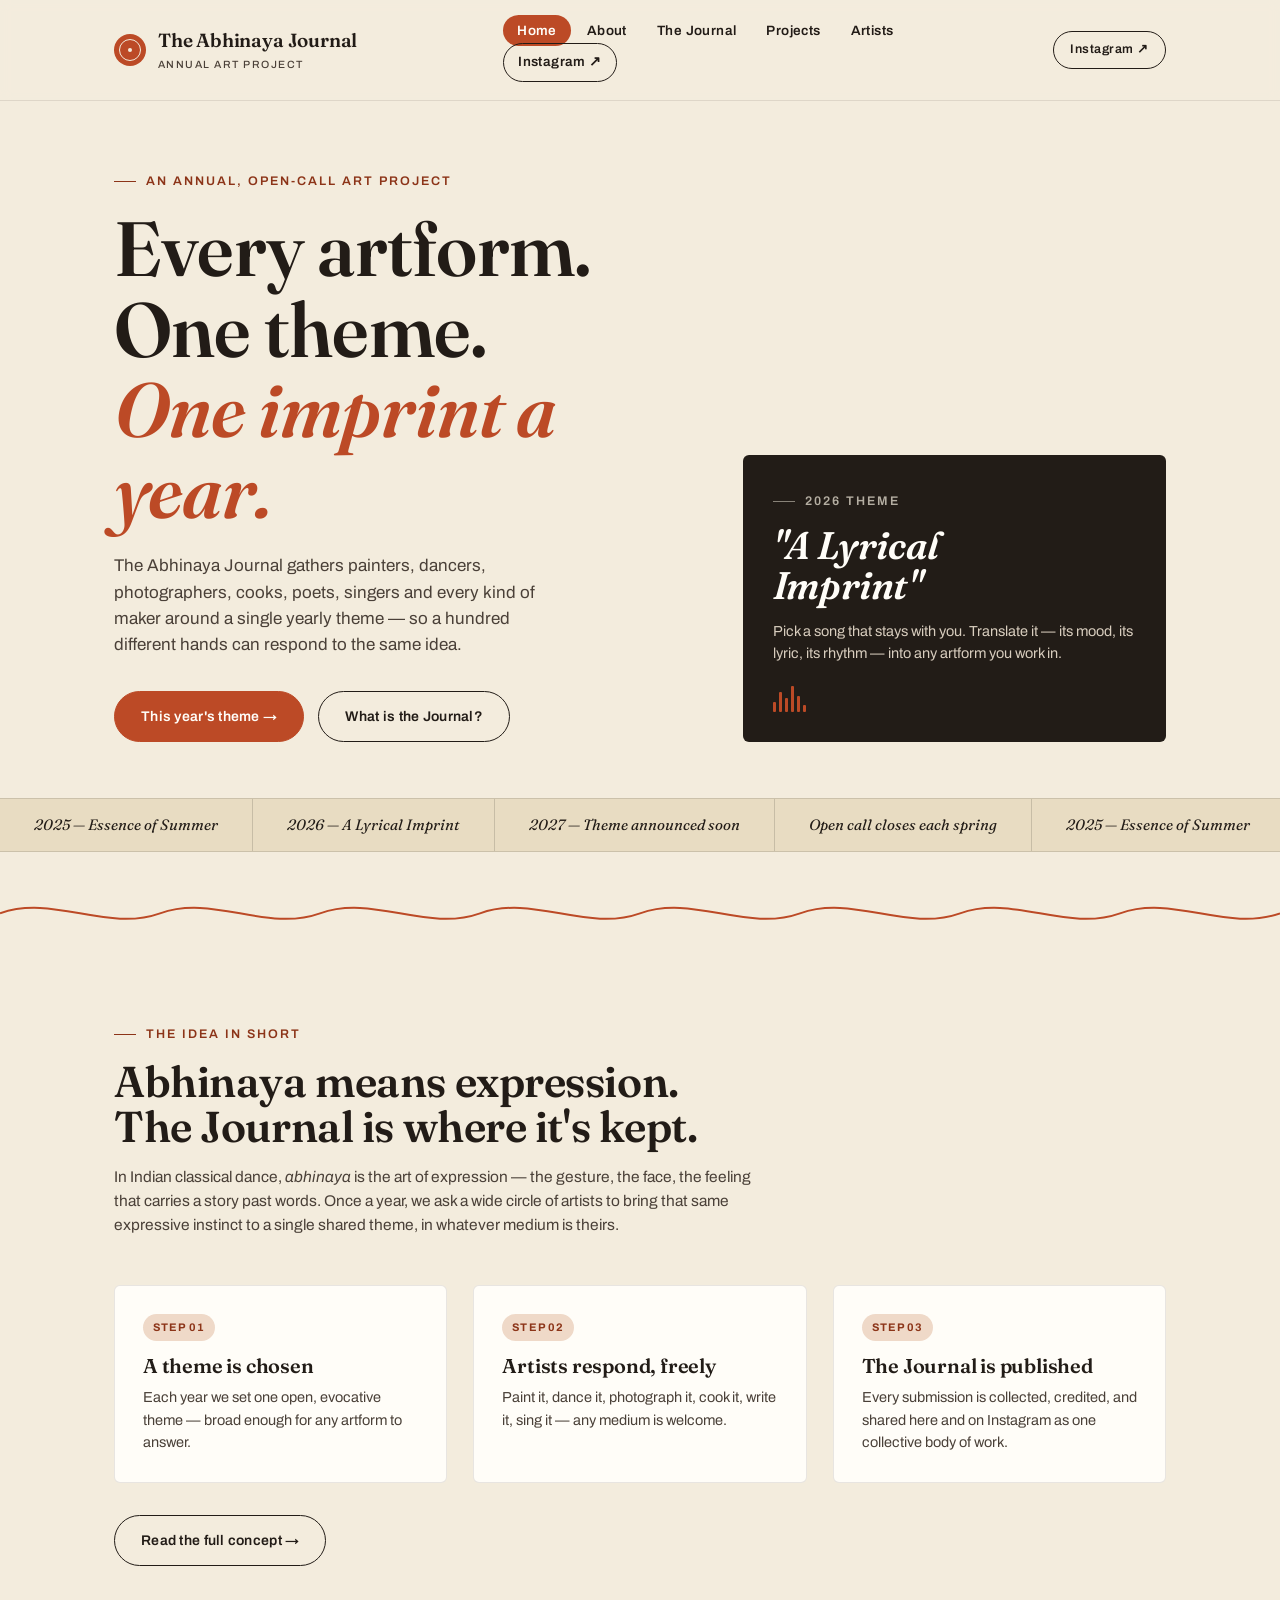
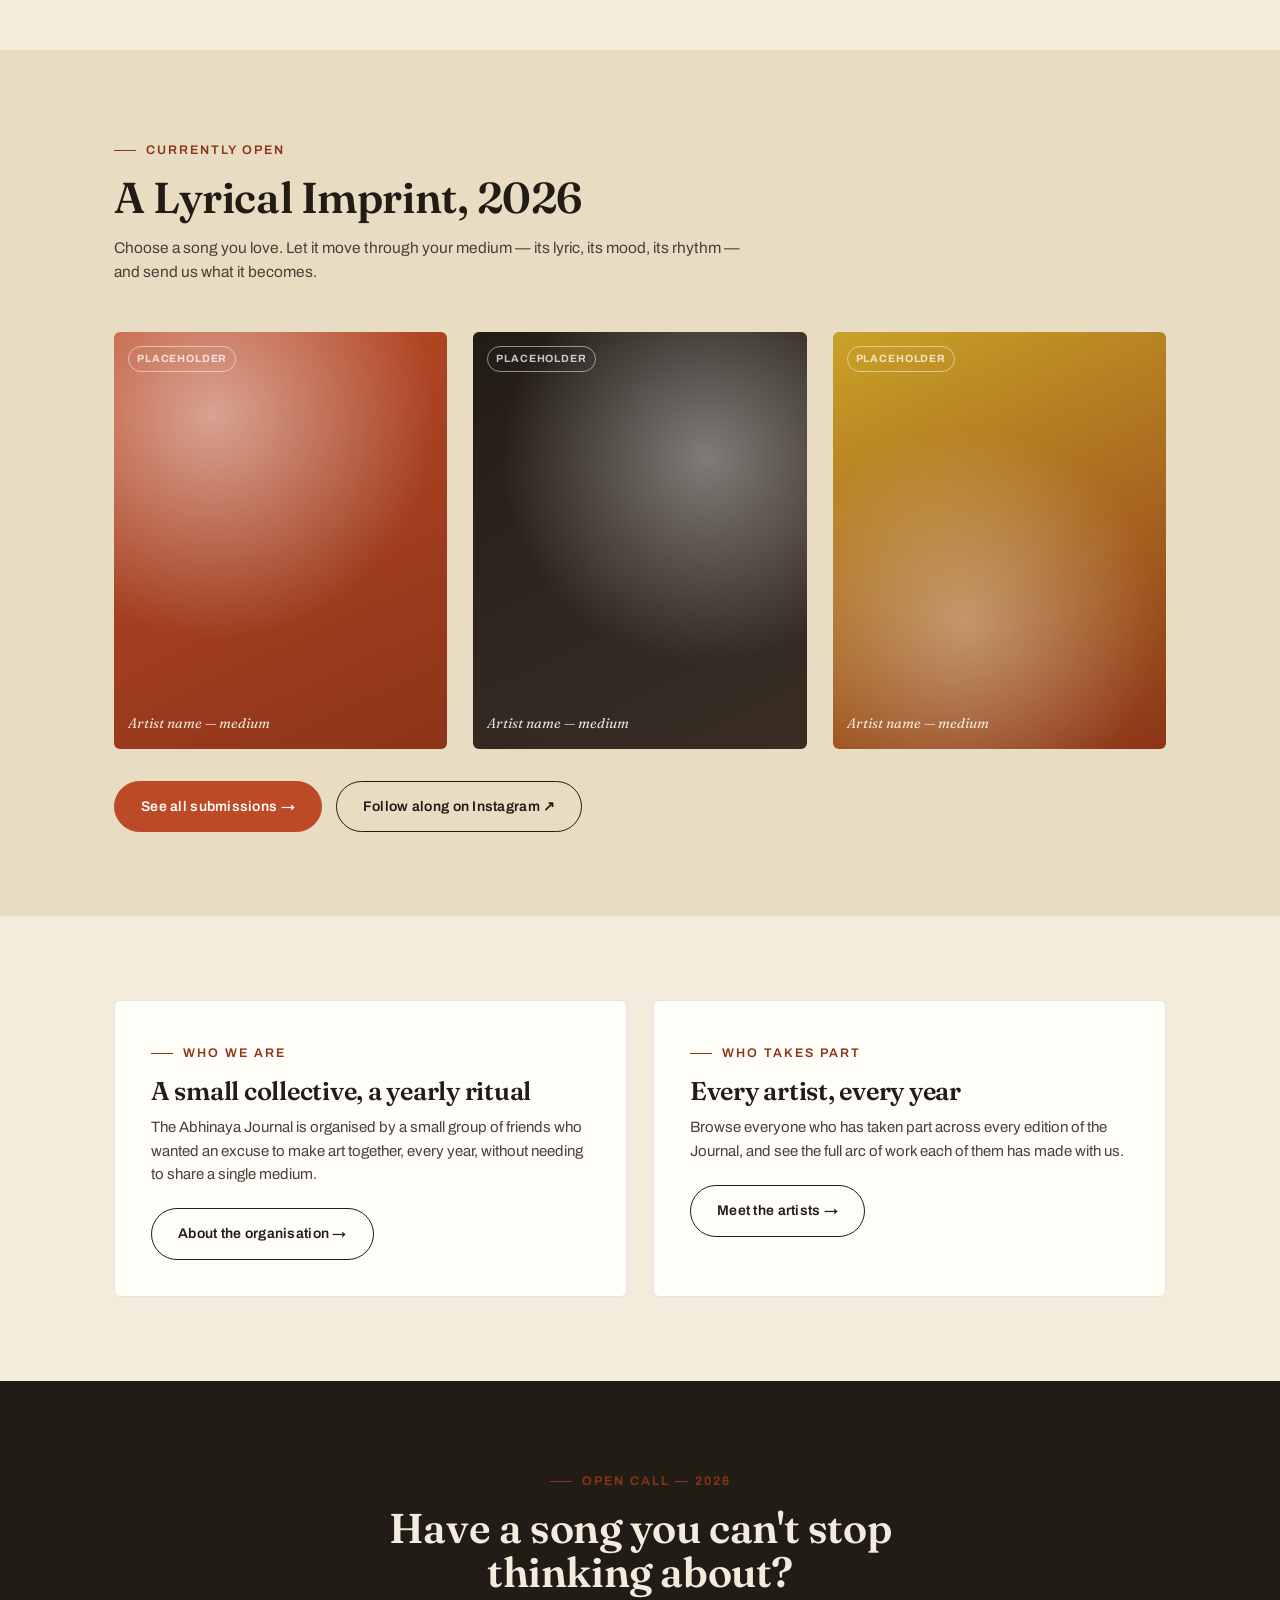
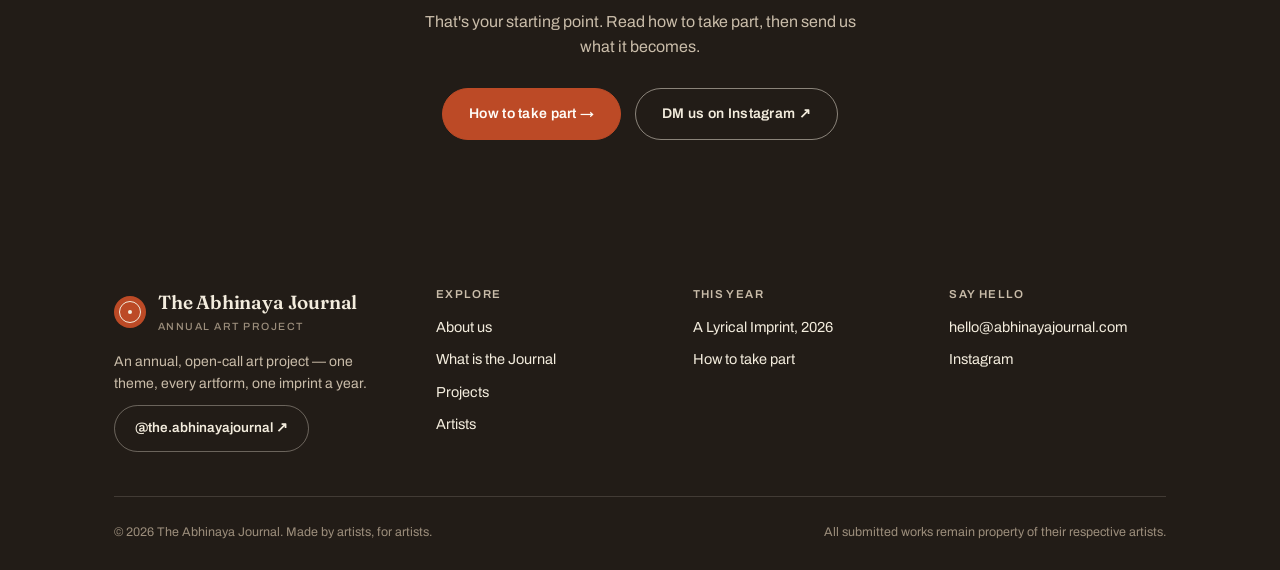
==== index.html @ 53e2a02d "Add files via upload" ====
<!DOCTYPE html>
<html lang="en">
<head>
<meta charset="UTF-8">
<meta name="viewport" content="width=device-width, initial-scale=1.0">
<title>The Abhinaya Journal — An Annual Art Project</title>
<meta name="description" content="The Abhinaya Journal is an annual, open-call art project. One theme, every artform, one imprint a year. This year's theme: A Lyrical Imprint.">
<link rel="preconnect" href="https://fonts.googleapis.com">
<link rel="preconnect" href="https://fonts.gstatic.com" crossorigin>
<link href="https://fonts.googleapis.com/css2?family=Fraunces:ital,opsz,wght@0,9..144,400;0,9..144,600;1,9..144,500&family=Archivo:wght@400;500;600;700&display=swap" rel="stylesheet">
<link rel="stylesheet" href="styles.css">
</head>
<body>

<header class="site-header">
  <div class="wrap">
    <a href="index.html" class="brand">
      <span class="mark" aria-hidden="true"></span>
      <span>The Abhinaya Journal<small>Annual Art Project</small></span>
    </a>
    <nav class="primary-nav" aria-label="Primary">
      <ul>
        <li><a href="index.html" class="active">Home</a></li>
        <li><a href="about.html">About</a></li>
        <li><a href="journal.html">The Journal</a></li>
        <li><a href="projects.html">Projects</a></li>
        <li><a href="artists.html">Artists</a></li>
      </ul>
      <a class="nav-ig nav-ig-mobile" href="https://www.instagram.com/the.abhinayajournal/" target="_blank" rel="noopener">Instagram ↗</a>
    </nav>
    <a class="nav-ig" href="https://www.instagram.com/the.abhinayajournal/" target="_blank" rel="noopener">Instagram ↗</a>
    <button class="nav-toggle" aria-label="Toggle menu" aria-expanded="false"><span></span><span></span><span></span></button>
  </div>
</header>

<main>

  <!-- HERO -->
  <section class="hero">
    <div class="wrap hero-grid">
      <div>
        <span class="eyebrow">An annual, open-call art project</span>
        <h1>Every artform.<br>One theme.<br><em>One imprint a year.</em></h1>
        <p class="hero-sub">The Abhinaya Journal gathers painters, dancers, photographers, cooks, poets, singers and every kind of maker around a single yearly theme — so a hundred different hands can respond to the same idea.</p>
        <div class="hero-actions">
          <a href="projects.html#current" class="btn btn-primary">This year's theme →</a>
          <a href="journal.html" class="btn btn-ghost">What is the Journal?</a>
        </div>
      </div>
      <div class="hero-theme-card reveal">
        <span class="eyebrow">2026 Theme</span>
        <h2>"A Lyrical<br>Imprint"</h2>
        <p>Pick a song that stays with you. Translate it — its mood, its lyric, its rhythm — into any artform you work in.</p>
        <div class="waveform-bars" aria-hidden="true">
          <span></span><span></span><span></span><span></span><span></span><span></span>
        </div>
      </div>
    </div>

    <div class="ticker" aria-label="Past and upcoming themes">
      <div class="ticker-track">
        <span>2025 — Essence of Summer</span>
        <span>2026 — A Lyrical Imprint</span>
        <span>2027 — Theme announced soon</span>
        <span>Open call closes each spring</span>
        <span>2025 — Essence of Summer</span>
        <span>2026 — A Lyrical Imprint</span>
        <span>2027 — Theme announced soon</span>
        <span>Open call closes each spring</span>
      </div>
    </div>
  </section>

  <svg class="waveform" viewBox="0 0 1200 40" preserveAspectRatio="none" aria-hidden="true">
    <path d="M0,20 C50,2 100,38 150,20 C200,2 250,38 300,20 C350,2 400,38 450,20 C500,2 550,38 600,20 C650,2 700,38 750,20 C800,2 850,38 900,20 C950,2 1000,38 1050,20 C1100,2 1150,38 1200,20" fill="none" stroke="currentColor" stroke-width="2"/>
  </svg>

  <!-- WHAT IS THE JOURNAL: teaser -->
  <section>
    <div class="wrap">
      <div class="section-head reveal">
        <span class="eyebrow">The idea in short</span>
        <h2>Abhinaya means expression.<br>The Journal is where it's kept.</h2>
        <p>In Indian classical dance, <em>abhinaya</em> is the art of expression — the gesture, the face, the feeling that carries a story past words. Once a year, we ask a wide circle of artists to bring that same expressive instinct to a single shared theme, in whatever medium is theirs.</p>
      </div>
      <div class="grid grid-3">
        <div class="card reveal">
          <span class="tag">Step 01</span>
          <h3 style="font-size:1.25rem;margin-top:14px;">A theme is chosen</h3>
          <p style="margin-top:10px;color:var(--ink-soft);font-size:14.5px;">Each year we set one open, evocative theme — broad enough for any artform to answer.</p>
        </div>
        <div class="card reveal">
          <span class="tag">Step 02</span>
          <h3 style="font-size:1.25rem;margin-top:14px;">Artists respond, freely</h3>
          <p style="margin-top:10px;color:var(--ink-soft);font-size:14.5px;">Paint it, dance it, photograph it, cook it, write it, sing it — any medium is welcome.</p>
        </div>
        <div class="card reveal">
          <span class="tag">Step 03</span>
          <h3 style="font-size:1.25rem;margin-top:14px;">The Journal is published</h3>
          <p style="margin-top:10px;color:var(--ink-soft);font-size:14.5px;">Every submission is collected, credited, and shared here and on Instagram as one collective body of work.</p>
        </div>
      </div>
      <div style="margin-top:32px;">
        <a href="journal.html" class="btn btn-ghost">Read the full concept →</a>
      </div>
    </div>
  </section>

  <!-- CURRENT PROJECT PREVIEW -->
  <section class="band">
    <div class="wrap">
      <div class="section-head reveal">
        <span class="eyebrow">Currently open</span>
        <h2>A Lyrical Imprint, 2026</h2>
        <p>Choose a song you love. Let it move through your medium — its lyric, its mood, its rhythm — and send us what it becomes.</p>
      </div>
      <div class="grid grid-3">
        <div class="tile reveal" data-ph="Placeholder"><span class="tile-label">Artist name — medium</span></div>
        <div class="tile alt reveal" data-ph="Placeholder"><span class="tile-label">Artist name — medium</span></div>
        <div class="tile alt2 reveal" data-ph="Placeholder"><span class="tile-label">Artist name — medium</span></div>
      </div>
      <div style="margin-top:32px;display:flex;gap:14px;flex-wrap:wrap;">
        <a href="projects.html#current" class="btn btn-primary">See all submissions →</a>
        <a href="https://www.instagram.com/the.abhinayajournal/" target="_blank" rel="noopener" class="btn btn-ghost">Follow along on Instagram ↗</a>
      </div>
    </div>
  </section>

  <!-- ABOUT + ARTISTS teaser -->
  <section>
    <div class="wrap grid grid-2">
      <div class="card reveal" style="padding:36px;">
        <span class="eyebrow">Who we are</span>
        <h3 style="font-size:1.6rem;margin-top:14px;">A small collective, a yearly ritual</h3>
        <p style="margin-top:12px;color:var(--ink-soft);font-size:15px;">The Abhinaya Journal is organised by a small group of friends who wanted an excuse to make art together, every year, without needing to share a single medium.</p>
        <div style="margin-top:22px;"><a href="about.html" class="btn btn-ghost">About the organisation →</a></div>
      </div>
      <div class="card reveal" style="padding:36px;">
        <span class="eyebrow">Who takes part</span>
        <h3 style="font-size:1.6rem;margin-top:14px;">Every artist, every year</h3>
        <p style="margin-top:12px;color:var(--ink-soft);font-size:15px;">Browse everyone who has taken part across every edition of the Journal, and see the full arc of work each of them has made with us.</p>
        <div style="margin-top:22px;"><a href="artists.html" class="btn btn-ghost">Meet the artists →</a></div>
      </div>
    </div>
  </section>

  <!-- CTA -->
  <section class="band-ink">
    <div class="wrap" style="text-align:center;">
      <span class="eyebrow" style="justify-content:center;">Open call — 2026</span>
      <h2 style="margin-top:16px;font-size:clamp(1.8rem,4vw,2.6rem);">Have a song you can't stop<br>thinking about?</h2>
      <p class="ink-soft" style="margin-top:16px;max-width:52ch;margin-left:auto;margin-right:auto;">That's your starting point. Read how to take part, then send us what it becomes.</p>
      <div style="margin-top:28px;display:flex;gap:14px;justify-content:center;flex-wrap:wrap;">
        <a href="journal.html#how-it-works" class="btn btn-primary">How to take part →</a>
        <a href="https://www.instagram.com/the.abhinayajournal/" target="_blank" rel="noopener" class="btn btn-ghost" style="border-color:rgba(243,236,221,.5);color:var(--cream);">DM us on Instagram ↗</a>
      </div>
    </div>
  </section>

</main>

<footer class="site-footer">
  <div class="wrap">
    <div class="footer-grid">
      <div>
        <div class="brand" style="color:var(--cream)">
          <span class="mark"></span>
          <span>The Abhinaya Journal<small style="color:#9C8E7C">Annual Art Project</small></span>
        </div>
        <p style="margin-top:16px;font-size:14px;color:#C9BCA9;max-width:32ch;">An annual, open-call art project — one theme, every artform, one imprint a year.</p>
        <a class="footer-ig" href="https://www.instagram.com/the.abhinayajournal/" target="_blank" rel="noopener">@the.abhinayajournal ↗</a>
      </div>
      <div>
        <h4>Explore</h4>
        <ul>
          <li><a href="about.html">About us</a></li>
          <li><a href="journal.html">What is the Journal</a></li>
          <li><a href="projects.html">Projects</a></li>
          <li><a href="artists.html">Artists</a></li>
        </ul>
      </div>
      <div>
        <h4>This year</h4>
        <ul>
          <li><a href="projects.html#current">A Lyrical Imprint, 2026</a></li>
          <li><a href="journal.html#how-it-works">How to take part</a></li>
        </ul>
      </div>
      <div>
        <h4>Say hello</h4>
        <ul>
          <li><a href="mailto:hello@abhinayajournal.com">hello@abhinayajournal.com</a></li>
          <li><a href="https://www.instagram.com/the.abhinayajournal/" target="_blank" rel="noopener">Instagram</a></li>
        </ul>
      </div>
    </div>
    <div class="footer-bottom">
      <span>© 2026 The Abhinaya Journal. Made by artists, for artists.</span>
      <span>All submitted works remain property of their respective artists.</span>
    </div>
  </div>
</footer>

<script src="script.js"></script>
</body>
</html>
---- styles.css ----
/* ============================================================
   THE ABHINAYA JOURNAL — shared stylesheet
   Design tokens
   ============================================================ */
:root{
  --cream:      #F3ECDD;
  --cream-2:    #E8DCC2;
  --terracotta: #BC4A26;
  --terracotta-deep: #8C3418;
  --terracotta-tint: #EFD9C8;
  --ink:        #221C17;
  --ink-soft:   #4A4038;
  --white:      #FFFDF8;

  --display: "Fraunces", "Iowan Old Style", Georgia, serif;
  --body: "Archivo", "Helvetica Neue", Arial, sans-serif;

  --max: 1180px;
  --edge: clamp(20px, 5vw, 64px);
  --radius: 2px;
}

*{ box-sizing:border-box; }
html{ scroll-behavior:smooth; }
body{
  margin:0;
  background:var(--cream);
  color:var(--ink);
  font-family:var(--body);
  font-size:16px;
  line-height:1.55;
  -webkit-font-smoothing:antialiased;
}
img{ max-width:100%; display:block; }
a{ color:inherit; text-decoration:none; }
h1,h2,h3,h4{
  font-family:var(--display);
  font-weight:600;
  line-height:1.05;
  margin:0;
  letter-spacing:-0.01em;
}
p{ margin:0; }
ul{ margin:0; padding:0; list-style:none; }
button{ font-family:inherit; cursor:pointer; }

::selection{ background:var(--terracotta); color:var(--white); }

:focus-visible{
  outline:2px solid var(--terracotta);
  outline-offset:3px;
}

.wrap{
  max-width:var(--max);
  margin:0 auto;
  padding-left:var(--edge);
  padding-right:var(--edge);
}

.eyebrow{
  font-family:var(--body);
  font-size:12.5px;
  font-weight:600;
  letter-spacing:0.16em;
  text-transform:uppercase;
  color:var(--terracotta-deep);
  display:inline-flex;
  align-items:center;
  gap:10px;
}
.eyebrow::before{
  content:"";
  width:22px;
  height:1px;
  background:var(--terracotta-deep);
  display:inline-block;
}

/* ============================================================
   Waveform signature — used as a recurring divider motif
   ============================================================ */
.waveform{
  display:block;
  width:100%;
  height:auto;
  color:var(--terracotta);
}
.waveform path,
.waveform rect{ vector-effect:non-scaling-stroke; }

.waveform-bars{
  display:flex;
  align-items:flex-end;
  gap:3px;
  height:22px;
}
.waveform-bars span{
  width:3px;
  background:var(--terracotta);
  display:inline-block;
  border-radius:1px;
  animation:eq 1.15s ease-in-out infinite;
}
.waveform-bars span:nth-child(1){ height:40%; animation-delay:-1.0s; }
.waveform-bars span:nth-child(2){ height:80%; animation-delay:-0.8s; }
.waveform-bars span:nth-child(3){ height:55%; animation-delay:-0.6s; }
.waveform-bars span:nth-child(4){ height:100%; animation-delay:-0.4s; }
.waveform-bars span:nth-child(5){ height:65%; animation-delay:-0.2s; }
.waveform-bars span:nth-child(6){ height:30%; animation-delay:0s; }
@keyframes eq{
  0%,100%{ transform:scaleY(0.5); }
  50%{ transform:scaleY(1); }
}
@media (prefers-reduced-motion:reduce){
  .waveform-bars span{ animation:none; height:60% !important; }
}

/* ============================================================
   Header / nav
   ============================================================ */
.site-header{
  position:sticky;
  top:0;
  z-index:50;
  background:rgba(243,236,221,0.92);
  backdrop-filter:blur(6px);
  border-bottom:1px solid rgba(34,28,23,0.1);
}
.site-header .wrap{
  display:flex;
  align-items:center;
  justify-content:space-between;
  padding-top:18px;
  padding-bottom:18px;
}
.brand{
  display:flex;
  align-items:center;
  gap:12px;
  font-family:var(--display);
  font-size:19px;
  font-weight:600;
  letter-spacing:-0.01em;
}
.brand .mark{
  width:32px; height:32px;
  border-radius:50%;
  background:var(--terracotta);
  position:relative;
  flex:none;
}
.brand .mark::after{
  content:"";
  position:absolute;
  inset:0;
  border-radius:50%;
  border:1px solid var(--cream);
  margin:5px;
}
.brand .mark::before{
  content:"";
  position:absolute;
  top:50%; left:50%;
  width:4px; height:4px;
  background:var(--cream);
  border-radius:50%;
  transform:translate(-50%,-50%);
}
.brand small{
  display:block;
  font-family:var(--body);
  font-size:10.5px;
  font-weight:500;
  letter-spacing:0.14em;
  color:var(--ink-soft);
  text-transform:uppercase;
  margin-top:2px;
}

nav.primary-nav ul{
  display:flex;
  gap:2px;
  align-items:center;
}
nav.primary-nav a{
  font-size:13.5px;
  font-weight:600;
  letter-spacing:0.03em;
  padding:8px 14px;
  border-radius:999px;
  transition:background .2s ease, color .2s ease;
}
nav.primary-nav a:hover{ background:var(--terracotta-tint); }
nav.primary-nav a.active{
  background:var(--terracotta);
  color:var(--white);
}
.nav-ig{
  display:inline-flex;
  align-items:center;
  gap:8px;
  border:1px solid var(--ink);
  padding:8px 16px;
  border-radius:999px;
  font-size:12.5px;
  font-weight:600;
  letter-spacing:0.04em;
  white-space:nowrap;
  transition:background .2s ease, color .2s ease, border-color .2s ease;
}
.nav-ig:hover{ background:var(--ink); color:var(--white); }

.nav-toggle{
  display:none;
  background:none;
  border:1px solid var(--ink);
  border-radius:8px;
  padding:8px 10px;
}
.nav-toggle span{
  display:block;
  width:18px;
  height:2px;
  background:var(--ink);
  margin:3.5px 0;
}

@media (max-width: 860px){
  nav.primary-nav{
    position:fixed;
    inset:66px 0 0 0;
    background:var(--cream);
    transform:translateY(-110%);
    transition:transform .3s ease;
    padding:24px var(--edge);
    border-top:1px solid rgba(34,28,23,0.1);
    overflow:auto;
  }
  nav.primary-nav.open{ transform:translateY(0); }
  nav.primary-nav ul{ flex-direction:column; align-items:stretch; gap:6px; }
  nav.primary-nav a{ padding:14px 16px; font-size:16px; }
  .nav-toggle{ display:block; }
  .nav-ig{ display:none; }
  nav.primary-nav .nav-ig-mobile{ display:inline-flex; margin-top:14px; }
}

/* ============================================================
   Buttons
   ============================================================ */
.btn{
  display:inline-flex;
  align-items:center;
  gap:10px;
  padding:14px 26px;
  border-radius:999px;
  font-size:14px;
  font-weight:600;
  letter-spacing:0.02em;
  transition:transform .2s ease, background .2s ease, color .2s ease, border-color .2s ease;
}
.btn-primary{
  background:var(--terracotta);
  color:var(--white);
  border:1px solid var(--terracotta);
}
.btn-primary:hover{ background:var(--terracotta-deep); border-color:var(--terracotta-deep); transform:translateY(-1px); }
.btn-ghost{
  background:transparent;
  color:var(--ink);
  border:1px solid var(--ink);
}
.btn-ghost:hover{ background:var(--ink); color:var(--cream); transform:translateY(-1px); }

/* ============================================================
   Hero
   ============================================================ */
.hero{
  padding:64px 0 40px;
  position:relative;
  overflow:hidden;
}
.hero-grid{
  display:grid;
  grid-template-columns:1.15fr 0.85fr;
  gap:56px;
  align-items:end;
}
.hero h1{
  font-size:clamp(2.6rem, 6vw, 5.1rem);
  margin-top:18px;
}
.hero h1 em{
  font-style:italic;
  color:var(--terracotta);
}
.hero-sub{
  max-width:44ch;
  margin-top:22px;
  font-size:17px;
  color:var(--ink-soft);
}
.hero-actions{
  display:flex;
  gap:14px;
  margin-top:32px;
  flex-wrap:wrap;
}
.hero-theme-card{
  background:var(--ink);
  color:var(--cream);
  padding:30px;
  border-radius:6px;
  position:relative;
}
.hero-theme-card .eyebrow{ color:var(--cream); opacity:.7; }
.hero-theme-card .eyebrow::before{ background:var(--cream); opacity:.7; }
.hero-theme-card h2{
  color:var(--white);
  font-size:clamp(1.8rem,3vw,2.4rem);
  margin-top:14px;
  font-style:italic;
}
.hero-theme-card p{
  margin-top:14px;
  color:#D8CDBE;
  font-size:14.5px;
}
.hero-theme-card .waveform-bars{ margin-top:22px; height:26px; }
.hero-theme-card .waveform-bars span{ background:var(--terracotta); }

/* ticker */
.ticker{
  border-top:1px solid rgba(34,28,23,.14);
  border-bottom:1px solid rgba(34,28,23,.14);
  overflow:hidden;
  margin-top:56px;
  background:var(--cream-2);
}
.ticker-track{
  display:flex;
  white-space:nowrap;
  width:max-content;
  animation:scroll-left 32s linear infinite;
}
.ticker-track span{
  font-family:var(--display);
  font-style:italic;
  font-size:15px;
  padding:14px 34px;
  border-right:1px solid rgba(34,28,23,.16);
}
@keyframes scroll-left{
  from{ transform:translateX(0); }
  to{ transform:translateX(-50%); }
}
@media (prefers-reduced-motion:reduce){
  .ticker-track{ animation:none; }
}

@media (max-width: 900px){
  .hero-grid{ grid-template-columns:1fr; }
}

/* ============================================================
   Section basics
   ============================================================ */
section{ padding:84px 0; }
.section-head{
  max-width:640px;
  margin-bottom:48px;
}
.section-head h2{
  font-size:clamp(1.9rem,3.4vw,2.7rem);
  margin-top:14px;
}
.section-head p{
  margin-top:16px;
  color:var(--ink-soft);
  font-size:15.5px;
}
.divider{
  border:none;
  height:1px;
  background:rgba(34,28,23,.14);
}
.band{ background:var(--cream-2); }
.band-ink{ background:var(--ink); color:var(--cream); }
.band-ink .ink-soft{ color:#C9BCA9; }

/* ============================================================
   Cards / grids (generic, reused across pages)
   ============================================================ */
.grid{ display:grid; gap:26px; }
.grid-3{ grid-template-columns:repeat(3,1fr); }
.grid-2{ grid-template-columns:repeat(2,1fr); }
@media (max-width:900px){
  .grid-3{ grid-template-columns:repeat(2,1fr); }
}
@media (max-width:640px){
  .grid-3, .grid-2{ grid-template-columns:1fr; }
}

.card{
  background:var(--white);
  border:1px solid rgba(34,28,23,.1);
  border-radius:6px;
  padding:28px;
}
.tag{
  display:inline-block;
  font-size:11px;
  font-weight:700;
  letter-spacing:.1em;
  text-transform:uppercase;
  padding:5px 10px;
  border-radius:999px;
  background:var(--terracotta-tint);
  color:var(--terracotta-deep);
}
.tag.is-ink{ background:var(--ink); color:var(--cream); }

/* ============================================================
   Footer
   ============================================================ */
footer.site-footer{
  background:var(--ink);
  color:var(--cream);
  padding:64px 0 28px;
}
.footer-grid{
  display:grid;
  grid-template-columns:1.3fr 1fr 1fr 1fr;
  gap:40px;
  padding-bottom:44px;
  border-bottom:1px solid rgba(243,236,221,.15);
}
.footer-grid h4{
  font-size:11.5px;
  letter-spacing:.12em;
  text-transform:uppercase;
  font-family:var(--body);
  color:#C9BCA9;
  margin-bottom:16px;
}
.footer-grid li{ margin-bottom:10px; font-size:14.5px; }
.footer-grid a:hover{ color:var(--terracotta); }
.footer-ig{
  display:inline-flex;
  align-items:center;
  gap:10px;
  border:1px solid rgba(243,236,221,.35);
  padding:12px 20px;
  border-radius:999px;
  margin-top:10px;
  font-weight:600;
  font-size:13.5px;
}
.footer-ig:hover{ background:var(--terracotta); border-color:var(--terracotta); }
.footer-bottom{
  display:flex;
  justify-content:space-between;
  flex-wrap:wrap;
  gap:10px;
  padding-top:26px;
  font-size:12.5px;
  color:#9C8E7C;
}
@media (max-width:800px){
  .footer-grid{ grid-template-columns:1fr 1fr; }
}
@media (max-width:520px){
  .footer-grid{ grid-template-columns:1fr; }
}

/* ============================================================
   Placeholder art tiles (used for artist/project imagery stand-ins)
   ============================================================ */
.tile{
  aspect-ratio:4/5;
  border-radius:6px;
  position:relative;
  overflow:hidden;
  background:
    radial-gradient(circle at 30% 20%, rgba(255,255,255,.5), transparent 55%),
    linear-gradient(155deg, var(--terracotta) 0%, var(--terracotta-deep) 100%);
}
.tile.alt{
  background:
    radial-gradient(circle at 70% 30%, rgba(255,255,255,.4), transparent 55%),
    linear-gradient(155deg, var(--ink) 0%, #3A2E24 100%);
}
.tile.alt2{
  background:
    radial-gradient(circle at 40% 70%, rgba(255,255,255,.35), transparent 55%),
    linear-gradient(155deg, #C9A227 0%, var(--terracotta-deep) 100%);
}
.tile-label{
  position:absolute;
  left:14px; bottom:14px; right:14px;
  color:var(--white);
  font-family:var(--display);
  font-style:italic;
  font-size:14px;
  opacity:.85;
}
.tile::before{
  content:attr(data-ph);
  position:absolute;
  top:14px; left:14px;
  font-size:10.5px;
  font-weight:700;
  letter-spacing:.08em;
  text-transform:uppercase;
  color:rgba(255,255,255,.75);
  border:1px solid rgba(255,255,255,.5);
  padding:4px 8px;
  border-radius:999px;
}

/* generic fade-in on scroll */
.reveal{
  opacity:0;
  transform:translateY(18px);
  transition:opacity .6s ease, transform .6s ease;
}
.reveal.in{ opacity:1; transform:translateY(0); }
@media (prefers-reduced-motion:reduce){
  .reveal{ opacity:1; transform:none; transition:none; }
}
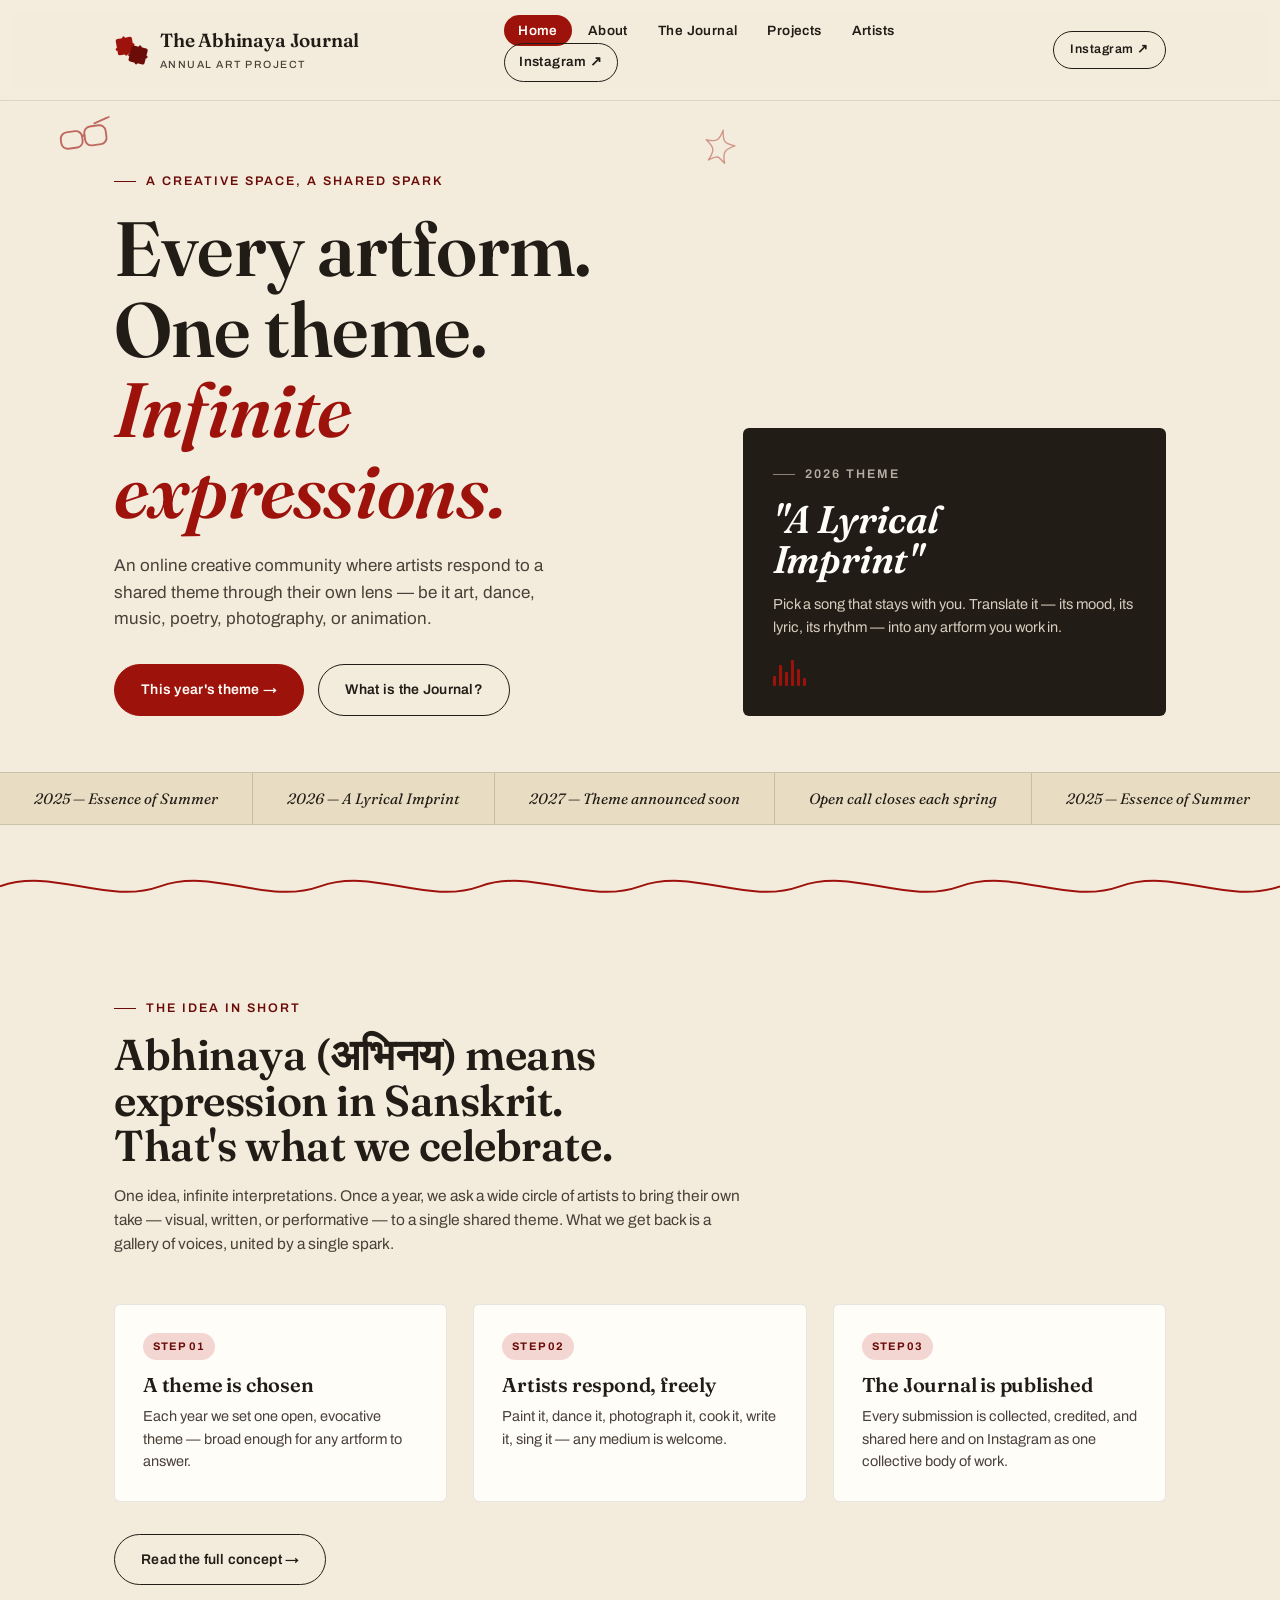
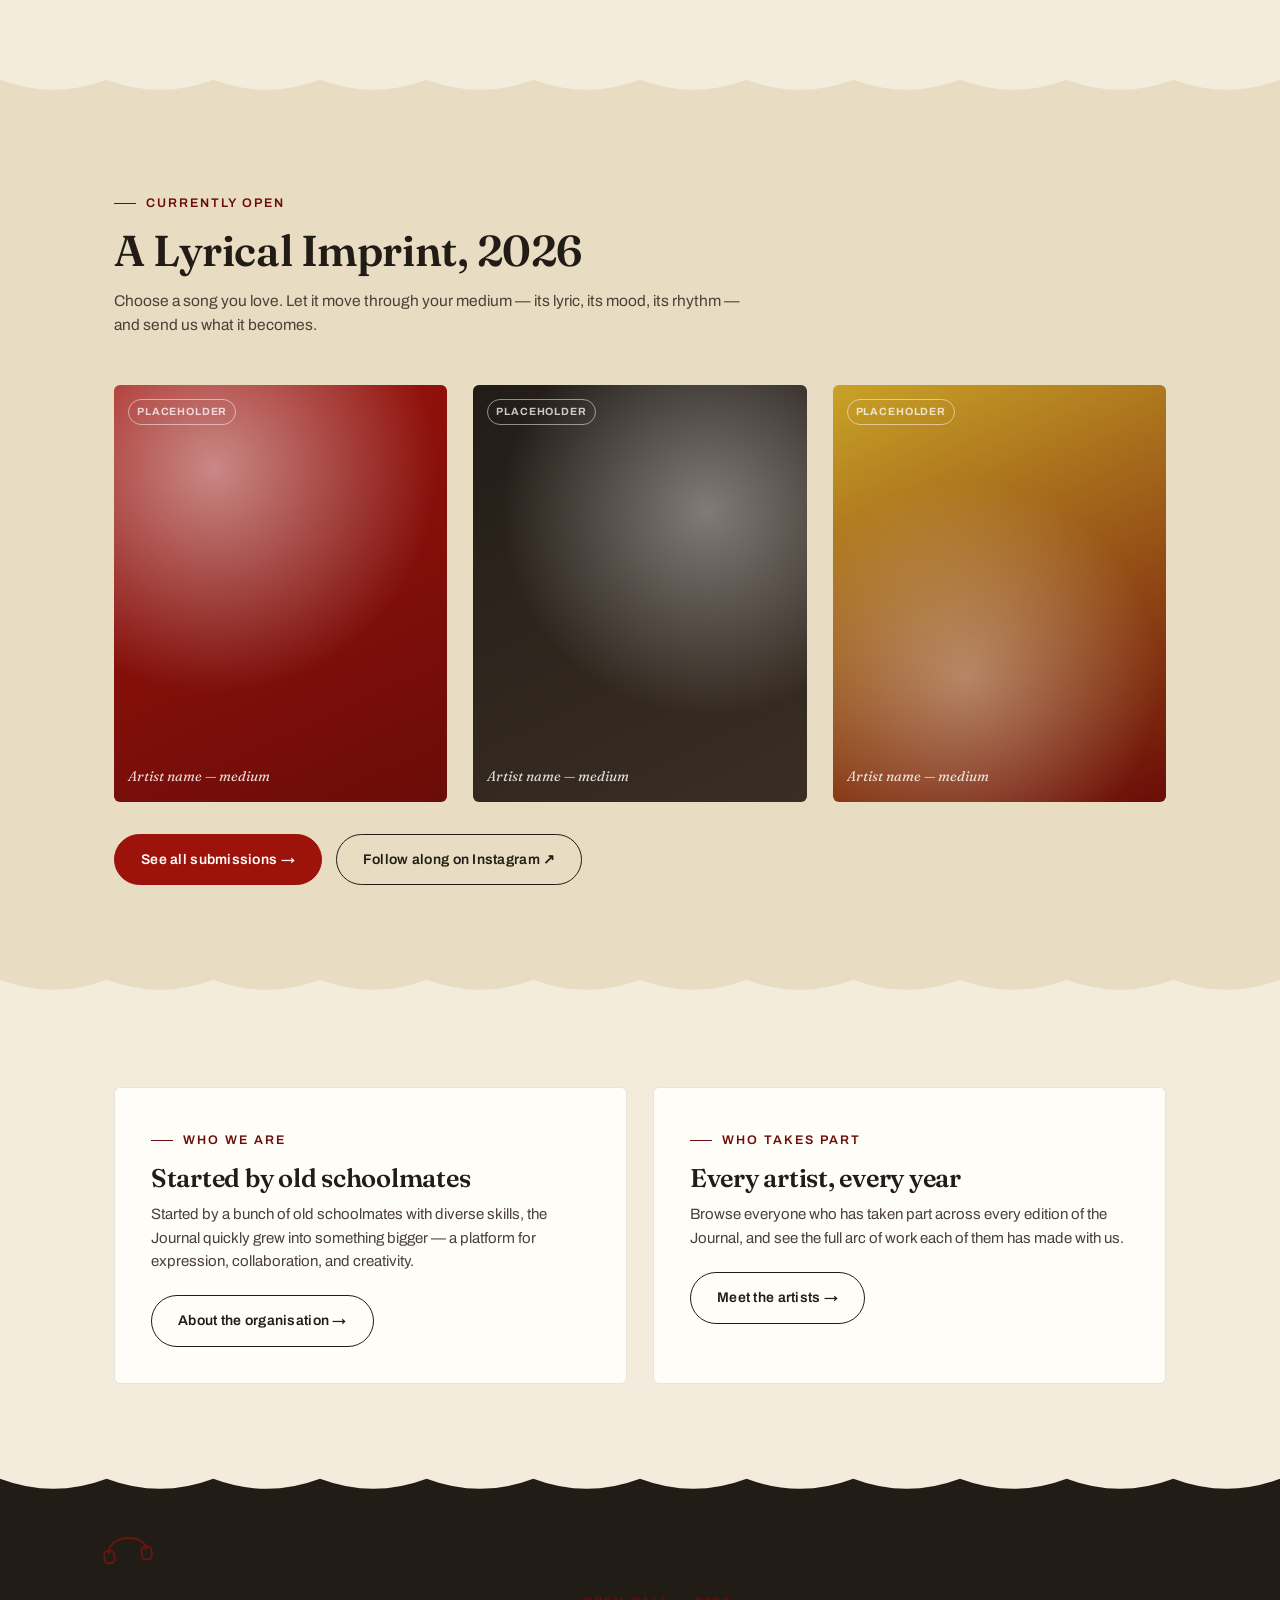
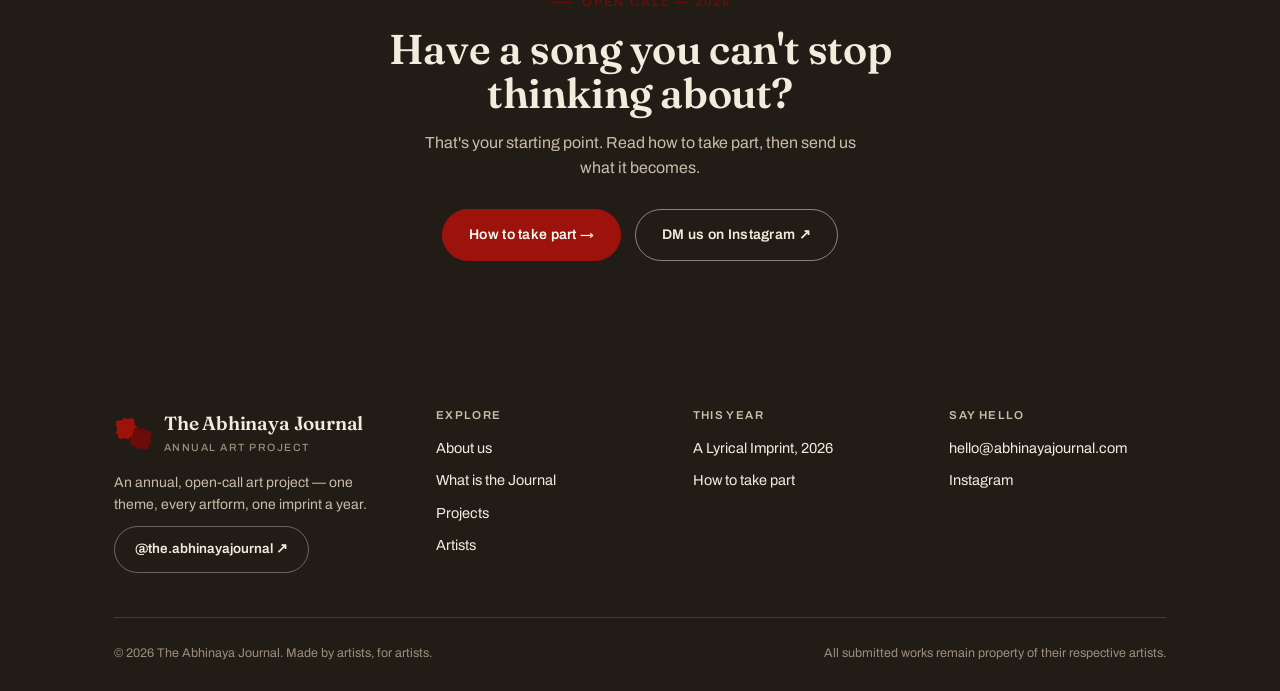
==== commit 878eea30: "update:colour, logo" ====
--- a/index.html
+++ b/index.html
@@ -15,7 +15,10 @@
 <header class="site-header">
   <div class="wrap">
     <a href="index.html" class="brand">
-      <span class="mark" aria-hidden="true"></span>
+      <svg class="mark" viewBox="0 0 70 62" aria-hidden="true">
+        <path d="M10 6h10c0-4 6-4 6 0h10a4 4 0 0 1 4 4v10c4 0 4 6 0 6v10a4 4 0 0 1-4 4H26c0 4-6 4-6 0H10a4 4 0 0 1-4-4V30c-4 0-4-6 0-6V10a4 4 0 0 1 4-4z" fill="var(--terracotta)" transform="rotate(-10 22 26)"/>
+        <path d="M10 6h10c0-4 6-4 6 0h10a4 4 0 0 1 4 4v10c4 0 4 6 0 6v10a4 4 0 0 1-4 4H26c0 4-6 4-6 0H10a4 4 0 0 1-4-4V30c-4 0-4-6 0-6V10a4 4 0 0 1 4-4z" fill="var(--terracotta-deep)" transform="translate(26 18) rotate(14 22 26)"/>
+      </svg>
       <span>The Abhinaya Journal<small>Annual Art Project</small></span>
     </a>
     <nav class="primary-nav" aria-label="Primary">
@@ -37,11 +40,13 @@
 
   <!-- HERO -->
   <section class="hero">
+    <svg class="doodle" style="top:18px;left:calc(var(--edge) - 6px);transform:rotate(-8deg)" viewBox="0 0 100 60" width="64" height="38" fill="none" stroke="currentColor" stroke-width="3" stroke-linecap="round" stroke-linejoin="round"><path d="M60 8 L84 1"/><rect x="4" y="16" width="34" height="26" rx="10"/><rect x="42" y="12" width="34" height="30" rx="10"/><path d="M38 26 L42 24"/></svg>
+    <svg class="doodle" style="top:26px;right:42%;transform:rotate(12deg);opacity:0.4" viewBox="0 0 100 100" width="46" height="46" fill="none" stroke="currentColor" stroke-width="3" stroke-linecap="round" stroke-linejoin="round"><path d="M50 6 C54 30 58 34 82 34 C62 46 58 52 68 76 C50 62 50 62 32 76 C42 52 38 46 18 34 C42 34 46 30 50 6 Z"/></svg>
     <div class="wrap hero-grid">
       <div>
-        <span class="eyebrow">An annual, open-call art project</span>
-        <h1>Every artform.<br>One theme.<br><em>One imprint a year.</em></h1>
-        <p class="hero-sub">The Abhinaya Journal gathers painters, dancers, photographers, cooks, poets, singers and every kind of maker around a single yearly theme — so a hundred different hands can respond to the same idea.</p>
+        <span class="eyebrow">a creative space, a shared spark</span>
+        <h1>Every artform.<br>One theme.<br><em>Infinite expressions.</em></h1>
+        <p class="hero-sub">An online creative community where artists respond to a shared theme through their own lens — be it art, dance, music, poetry, photography, or animation.</p>
         <div class="hero-actions">
           <a href="projects.html#current" class="btn btn-primary">This year's theme →</a>
           <a href="journal.html" class="btn btn-ghost">What is the Journal?</a>
@@ -80,8 +85,8 @@
     <div class="wrap">
       <div class="section-head reveal">
         <span class="eyebrow">The idea in short</span>
-        <h2>Abhinaya means expression.<br>The Journal is where it's kept.</h2>
-        <p>In Indian classical dance, <em>abhinaya</em> is the art of expression — the gesture, the face, the feeling that carries a story past words. Once a year, we ask a wide circle of artists to bring that same expressive instinct to a single shared theme, in whatever medium is theirs.</p>
+        <h2>Abhinaya (अभिनय) means expression in Sanskrit.<br>That's what we celebrate.</h2>
+        <p>One idea, infinite interpretations. Once a year, we ask a wide circle of artists to bring their own take — visual, written, or performative — to a single shared theme. What we get back is a gallery of voices, united by a single spark.</p>
       </div>
       <div class="grid grid-3">
         <div class="card reveal">
@@ -107,6 +112,9 @@
   </section>
 
   <!-- CURRENT PROJECT PREVIEW -->
+  <div class="torn-edge torn--cream-to-band" aria-hidden="true">
+    <svg viewBox="0 0 1200 44" preserveAspectRatio="none"><path d="M0,14 Q50,40 100,14 Q150,40 200,14 Q250,40 300,14 Q350,40 400,14 Q450,40 500,14 Q550,40 600,14 Q650,40 700,14 Q750,40 800,14 Q850,40 900,14 Q950,40 1000,14 Q1050,40 1100,14 Q1150,40 1200,14 L1200,0 L0,0 Z"/></svg>
+  </div>
   <section class="band">
     <div class="wrap">
       <div class="section-head reveal">
@@ -127,12 +135,15 @@
   </section>
 
   <!-- ABOUT + ARTISTS teaser -->
+  <div class="torn-edge torn--band-to-cream" aria-hidden="true">
+    <svg viewBox="0 0 1200 44" preserveAspectRatio="none"><path d="M0,14 Q50,40 100,14 Q150,40 200,14 Q250,40 300,14 Q350,40 400,14 Q450,40 500,14 Q550,40 600,14 Q650,40 700,14 Q750,40 800,14 Q850,40 900,14 Q950,40 1000,14 Q1050,40 1100,14 Q1150,40 1200,14 L1200,0 L0,0 Z"/></svg>
+  </div>
   <section>
     <div class="wrap grid grid-2">
       <div class="card reveal" style="padding:36px;">
         <span class="eyebrow">Who we are</span>
-        <h3 style="font-size:1.6rem;margin-top:14px;">A small collective, a yearly ritual</h3>
-        <p style="margin-top:12px;color:var(--ink-soft);font-size:15px;">The Abhinaya Journal is organised by a small group of friends who wanted an excuse to make art together, every year, without needing to share a single medium.</p>
+        <h3 style="font-size:1.6rem;margin-top:14px;">Started by old schoolmates</h3>
+        <p style="margin-top:12px;color:var(--ink-soft);font-size:15px;">Started by a bunch of old schoolmates with diverse skills, the Journal quickly grew into something bigger — a platform for expression, collaboration, and creativity.</p>
         <div style="margin-top:22px;"><a href="about.html" class="btn btn-ghost">About the organisation →</a></div>
       </div>
       <div class="card reveal" style="padding:36px;">
@@ -145,7 +156,11 @@
   </section>
 
   <!-- CTA -->
-  <section class="band-ink">
+  <div class="torn-edge torn--cream-to-ink" aria-hidden="true">
+    <svg viewBox="0 0 1200 44" preserveAspectRatio="none"><path d="M0,14 Q50,40 100,14 Q150,40 200,14 Q250,40 300,14 Q350,40 400,14 Q450,40 500,14 Q550,40 600,14 Q650,40 700,14 Q750,40 800,14 Q850,40 900,14 Q950,40 1000,14 Q1050,40 1100,14 Q1150,40 1200,14 L1200,0 L0,0 Z"/></svg>
+  </div>
+  <section class="band-ink doodle-field">
+    <svg class="doodle" style="top:24px;left:8%;transform:rotate(-6deg)" viewBox="0 0 80 60" width="50" height="38" fill="none" stroke="currentColor" stroke-width="3" stroke-linecap="round"><path d="M10 40 C10 12 70 12 70 40"/><rect x="2" y="36" width="16" height="20" rx="6"/><rect x="62" y="36" width="16" height="20" rx="6"/></svg>
     <div class="wrap" style="text-align:center;">
       <span class="eyebrow" style="justify-content:center;">Open call — 2026</span>
       <h2 style="margin-top:16px;font-size:clamp(1.8rem,4vw,2.6rem);">Have a song you can't stop<br>thinking about?</h2>
@@ -164,7 +179,10 @@
     <div class="footer-grid">
       <div>
         <div class="brand" style="color:var(--cream)">
-          <span class="mark"></span>
+          <svg class="mark" viewBox="0 0 70 62" aria-hidden="true">
+        <path d="M10 6h10c0-4 6-4 6 0h10a4 4 0 0 1 4 4v10c4 0 4 6 0 6v10a4 4 0 0 1-4 4H26c0 4-6 4-6 0H10a4 4 0 0 1-4-4V30c-4 0-4-6 0-6V10a4 4 0 0 1 4-4z" fill="var(--terracotta)" transform="rotate(-10 22 26)"/>
+        <path d="M10 6h10c0-4 6-4 6 0h10a4 4 0 0 1 4 4v10c4 0 4 6 0 6v10a4 4 0 0 1-4 4H26c0 4-6 4-6 0H10a4 4 0 0 1-4-4V30c-4 0-4-6 0-6V10a4 4 0 0 1 4-4z" fill="var(--terracotta-deep)" transform="translate(26 18) rotate(14 22 26)"/>
+      </svg>
           <span>The Abhinaya Journal<small style="color:#9C8E7C">Annual Art Project</small></span>
         </div>
         <p style="margin-top:16px;font-size:14px;color:#C9BCA9;max-width:32ch;">An annual, open-call art project — one theme, every artform, one imprint a year.</p>
--- a/styles.css
+++ b/styles.css
@@ -5,9 +5,9 @@
 :root{
   --cream:      #F3ECDD;
   --cream-2:    #E8DCC2;
-  --terracotta: #BC4A26;
-  --terracotta-deep: #8C3418;
-  --terracotta-tint: #EFD9C8;
+  --terracotta: #9E120C;
+  --terracotta-deep: #6B0C08;
+  --terracotta-tint: #F3D6D2;
   --ink:        #221C17;
   --ink-soft:   #4A4038;
   --white:      #FFFDF8;
@@ -144,29 +144,12 @@
   letter-spacing:-0.01em;
 }
 .brand .mark{
-  width:32px; height:32px;
-  border-radius:50%;
-  background:var(--terracotta);
-  position:relative;
   flex:none;
-}
-.brand .mark::after{
-  content:"";
-  position:absolute;
-  inset:0;
-  border-radius:50%;
-  border:1px solid var(--cream);
-  margin:5px;
-}
-.brand .mark::before{
-  content:"";
-  position:absolute;
-  top:50%; left:50%;
-  width:4px; height:4px;
-  background:var(--cream);
-  border-radius:50%;
-  transform:translate(-50%,-50%);
-}
+  display:block;
+  width:34px;
+  height:30px;
+}
+footer .brand .mark{ width:38px; height:34px; }
 .brand small{
   display:block;
   font-family:var(--body);
@@ -518,7 +501,39 @@
   border-radius:999px;
 }
 
-/* generic fade-in on scroll */
+/* ============================================================
+   Torn-paper edge dividers — used between color-block sections
+   ============================================================ */
+.torn-edge{
+  width:100%;
+  height:34px;
+  line-height:0;
+  overflow:hidden;
+}
+.torn-edge svg{ display:block; width:100%; height:100%; }
+.torn--cream-to-band{ background:var(--cream-2); }
+.torn--cream-to-band path{ fill:var(--cream); }
+.torn--band-to-cream{ background:var(--cream); }
+.torn--band-to-cream path{ fill:var(--cream-2); }
+.torn--cream-to-ink{ background:var(--ink); }
+.torn--cream-to-ink path{ fill:var(--cream); }
+.torn--cream2-to-ink{ background:var(--ink); }
+.torn--cream2-to-ink path{ fill:var(--cream-2); }
+
+/* ============================================================
+   Hand-drawn doodle accents
+   ============================================================ */
+.doodle{
+  position:absolute;
+  color:var(--terracotta);
+  opacity:.6;
+  pointer-events:none;
+}
+.doodle-field{ position:relative; }
+@media (max-width:760px){
+  .doodle{ display:none; }
+}
+
 .reveal{
   opacity:0;
   transform:translateY(18px);
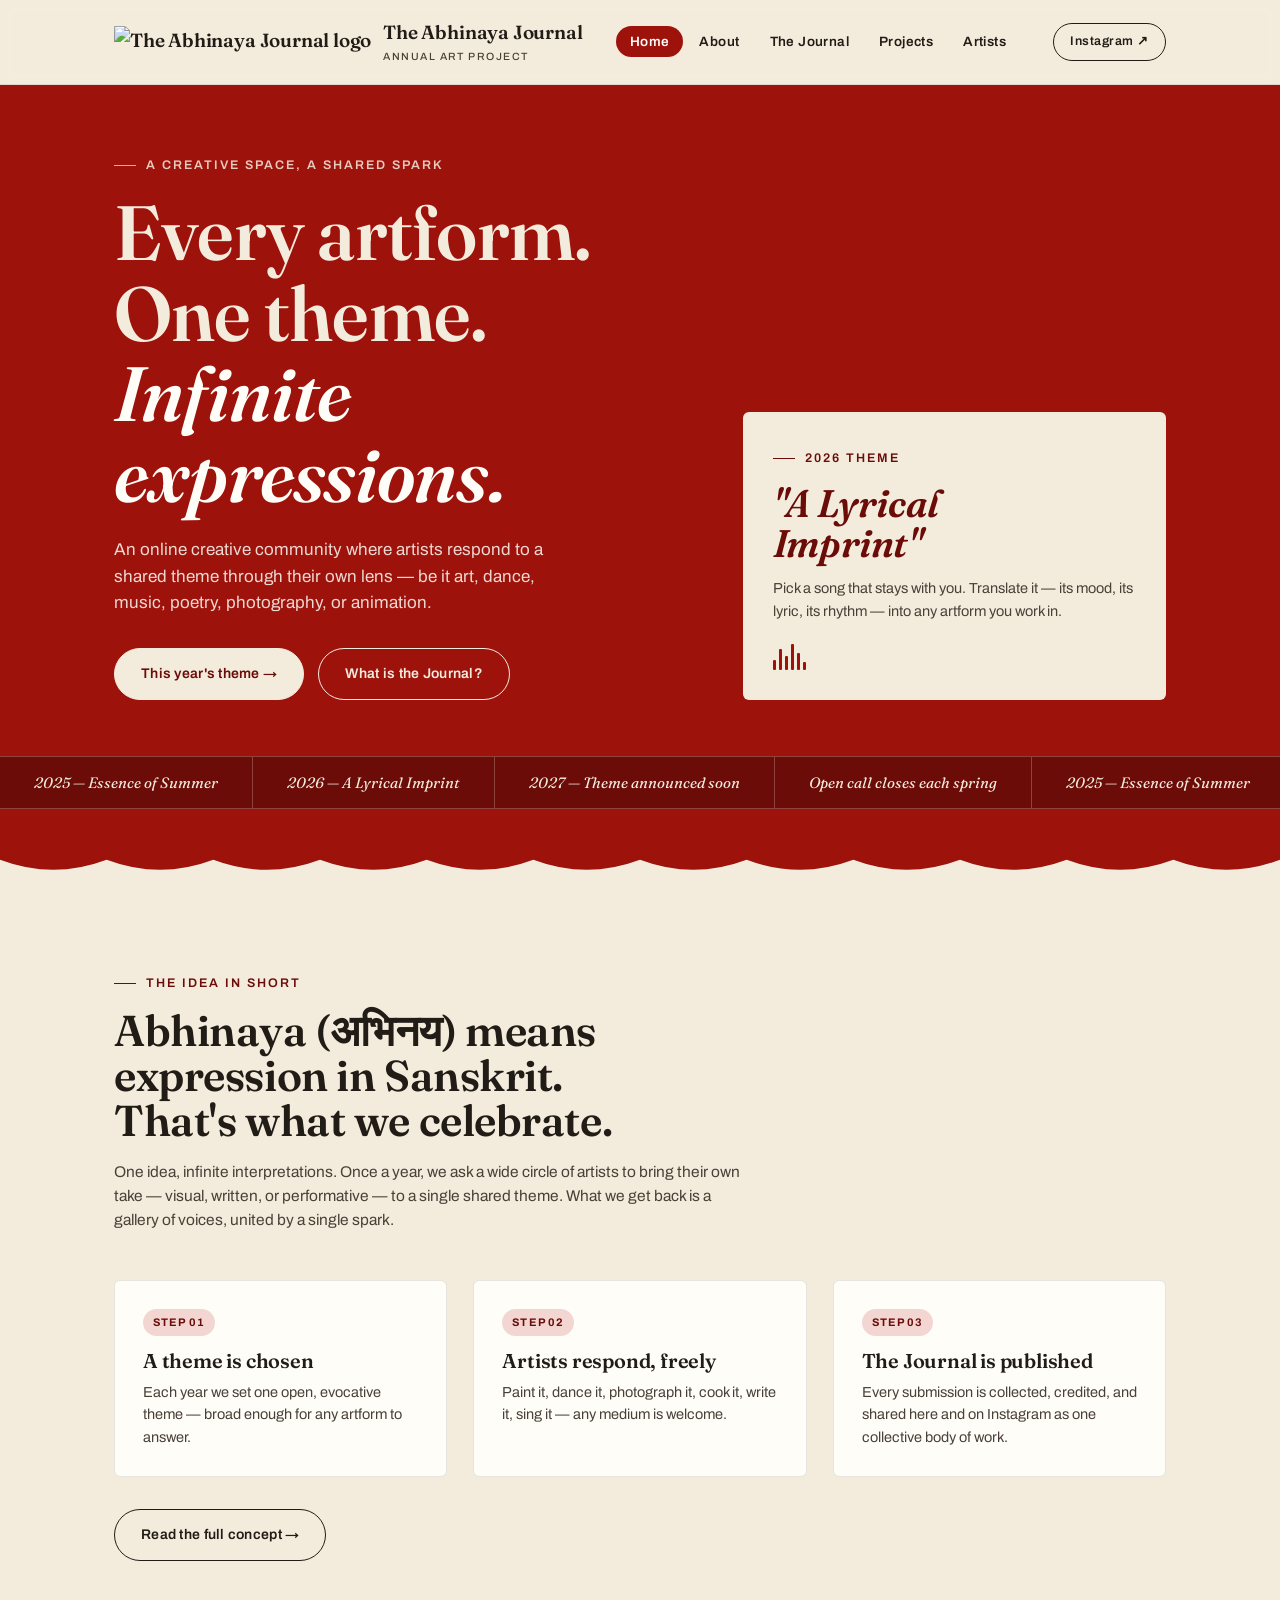
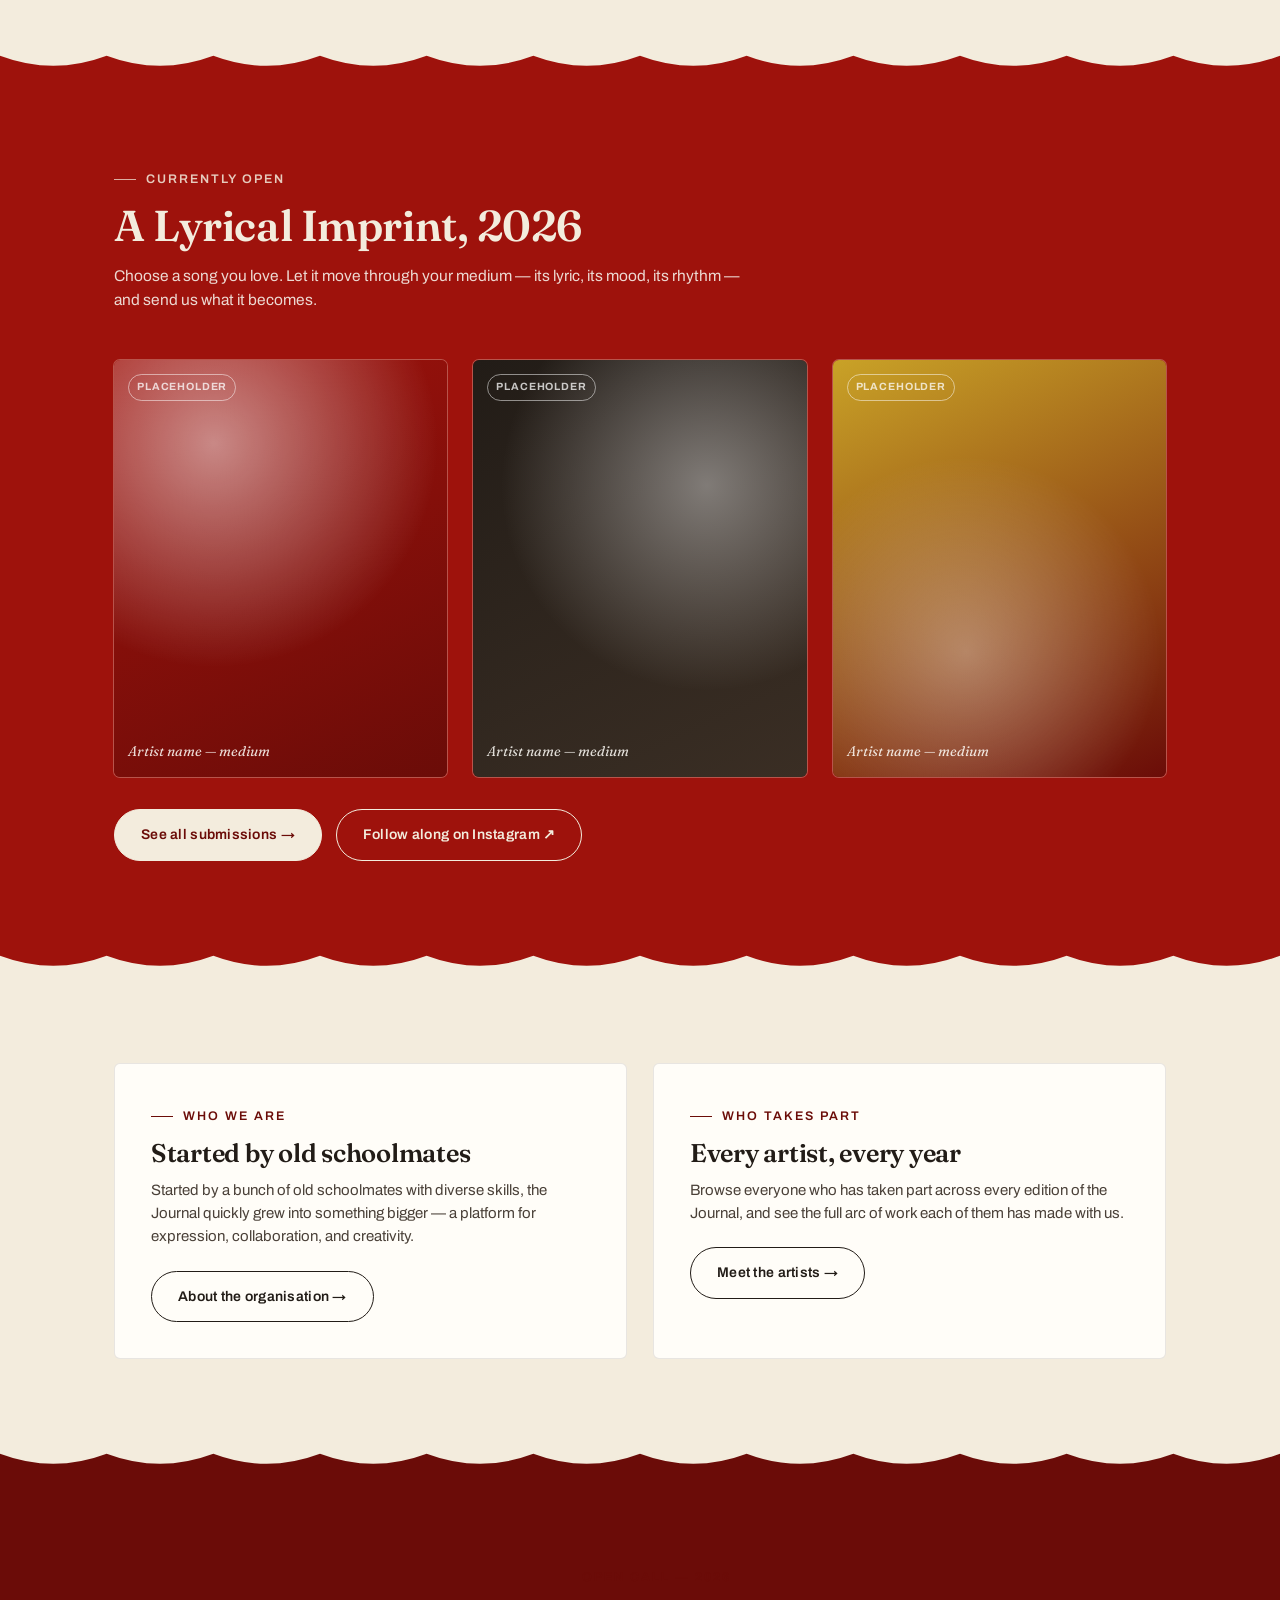
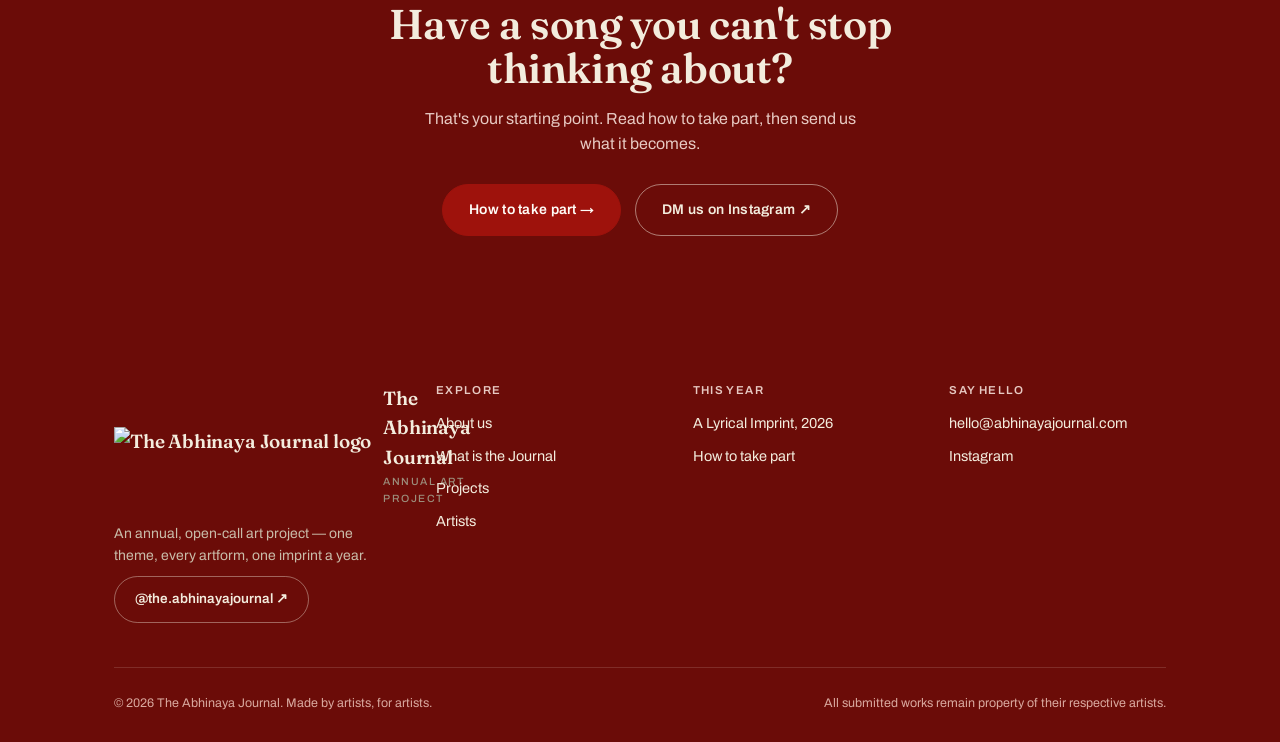
==== commit 5ca7dfce: "Add files via upload" ====
--- a/index.html
+++ b/index.html
@@ -15,10 +15,7 @@
 <header class="site-header">
   <div class="wrap">
     <a href="index.html" class="brand">
-      <svg class="mark" viewBox="0 0 70 62" aria-hidden="true">
-        <path d="M10 6h10c0-4 6-4 6 0h10a4 4 0 0 1 4 4v10c4 0 4 6 0 6v10a4 4 0 0 1-4 4H26c0 4-6 4-6 0H10a4 4 0 0 1-4-4V30c-4 0-4-6 0-6V10a4 4 0 0 1 4-4z" fill="var(--terracotta)" transform="rotate(-10 22 26)"/>
-        <path d="M10 6h10c0-4 6-4 6 0h10a4 4 0 0 1 4 4v10c4 0 4 6 0 6v10a4 4 0 0 1-4 4H26c0 4-6 4-6 0H10a4 4 0 0 1-4-4V30c-4 0-4-6 0-6V10a4 4 0 0 1 4-4z" fill="var(--terracotta-deep)" transform="translate(26 18) rotate(14 22 26)"/>
-      </svg>
+      <img class="mark" src="assets/logo-icon.png" alt="The Abhinaya Journal logo">
       <span>The Abhinaya Journal<small>Annual Art Project</small></span>
     </a>
     <nav class="primary-nav" aria-label="Primary">
@@ -40,8 +37,9 @@
 
   <!-- HERO -->
   <section class="hero">
-    <svg class="doodle" style="top:18px;left:calc(var(--edge) - 6px);transform:rotate(-8deg)" viewBox="0 0 100 60" width="64" height="38" fill="none" stroke="currentColor" stroke-width="3" stroke-linecap="round" stroke-linejoin="round"><path d="M60 8 L84 1"/><rect x="4" y="16" width="34" height="26" rx="10"/><rect x="42" y="12" width="34" height="30" rx="10"/><path d="M38 26 L42 24"/></svg>
-    <svg class="doodle" style="top:26px;right:42%;transform:rotate(12deg);opacity:0.4" viewBox="0 0 100 100" width="46" height="46" fill="none" stroke="currentColor" stroke-width="3" stroke-linecap="round" stroke-linejoin="round"><path d="M50 6 C54 30 58 34 82 34 C62 46 58 52 68 76 C50 62 50 62 32 76 C42 52 38 46 18 34 C42 34 46 30 50 6 Z"/></svg>
+    <img class="doodle" src="assets/doodle-sunglasses-light.png" alt="" style="top:14px;left:calc(var(--edge) - 10px);width:120px;transform:rotate(-8deg);opacity:0.9">
+    <img class="doodle" src="assets/doodle-starfish-light.png" alt="" style="top:10px;right:40%;width:90px;transform:rotate(14deg);opacity:0.7">
+    <img class="doodle" src="assets/doodle-shell-light.png" alt="" style="right:4%;bottom:6%;width:80px;transform:rotate(6deg);opacity:0.6">
     <div class="wrap hero-grid">
       <div>
         <span class="eyebrow">a creative space, a shared spark</span>
@@ -76,9 +74,9 @@
     </div>
   </section>
 
-  <svg class="waveform" viewBox="0 0 1200 40" preserveAspectRatio="none" aria-hidden="true">
-    <path d="M0,20 C50,2 100,38 150,20 C200,2 250,38 300,20 C350,2 400,38 450,20 C500,2 550,38 600,20 C650,2 700,38 750,20 C800,2 850,38 900,20 C950,2 1000,38 1050,20 C1100,2 1150,38 1200,20" fill="none" stroke="currentColor" stroke-width="2"/>
-  </svg>
+  <div class="torn-edge torn--red-to-cream" aria-hidden="true">
+    <svg viewBox="0 0 1200 44" preserveAspectRatio="none"><path d="M0,14 Q50,40 100,14 Q150,40 200,14 Q250,40 300,14 Q350,40 400,14 Q450,40 500,14 Q550,40 600,14 Q650,40 700,14 Q750,40 800,14 Q850,40 900,14 Q950,40 1000,14 Q1050,40 1100,14 Q1150,40 1200,14 L1200,0 L0,0 Z"/></svg>
+  </div>
 
   <!-- WHAT IS THE JOURNAL: teaser -->
   <section>
@@ -112,7 +110,7 @@
   </section>
 
   <!-- CURRENT PROJECT PREVIEW -->
-  <div class="torn-edge torn--cream-to-band" aria-hidden="true">
+  <div class="torn-edge torn--cream-to-red" aria-hidden="true">
     <svg viewBox="0 0 1200 44" preserveAspectRatio="none"><path d="M0,14 Q50,40 100,14 Q150,40 200,14 Q250,40 300,14 Q350,40 400,14 Q450,40 500,14 Q550,40 600,14 Q650,40 700,14 Q750,40 800,14 Q850,40 900,14 Q950,40 1000,14 Q1050,40 1100,14 Q1150,40 1200,14 L1200,0 L0,0 Z"/></svg>
   </div>
   <section class="band">
@@ -135,7 +133,7 @@
   </section>
 
   <!-- ABOUT + ARTISTS teaser -->
-  <div class="torn-edge torn--band-to-cream" aria-hidden="true">
+  <div class="torn-edge torn--red-to-cream" aria-hidden="true">
     <svg viewBox="0 0 1200 44" preserveAspectRatio="none"><path d="M0,14 Q50,40 100,14 Q150,40 200,14 Q250,40 300,14 Q350,40 400,14 Q450,40 500,14 Q550,40 600,14 Q650,40 700,14 Q750,40 800,14 Q850,40 900,14 Q950,40 1000,14 Q1050,40 1100,14 Q1150,40 1200,14 L1200,0 L0,0 Z"/></svg>
   </div>
   <section>
@@ -156,11 +154,12 @@
   </section>
 
   <!-- CTA -->
-  <div class="torn-edge torn--cream-to-ink" aria-hidden="true">
+  <div class="torn-edge torn--cream-to-deepred" aria-hidden="true">
     <svg viewBox="0 0 1200 44" preserveAspectRatio="none"><path d="M0,14 Q50,40 100,14 Q150,40 200,14 Q250,40 300,14 Q350,40 400,14 Q450,40 500,14 Q550,40 600,14 Q650,40 700,14 Q750,40 800,14 Q850,40 900,14 Q950,40 1000,14 Q1050,40 1100,14 Q1150,40 1200,14 L1200,0 L0,0 Z"/></svg>
   </div>
   <section class="band-ink doodle-field">
-    <svg class="doodle" style="top:24px;left:8%;transform:rotate(-6deg)" viewBox="0 0 80 60" width="50" height="38" fill="none" stroke="currentColor" stroke-width="3" stroke-linecap="round"><path d="M10 40 C10 12 70 12 70 40"/><rect x="2" y="36" width="16" height="20" rx="6"/><rect x="62" y="36" width="16" height="20" rx="6"/></svg>
+    <img class="doodle" src="assets/doodle-headphones-light.png" alt="" style="top:16px;left:6%;width:100px;transform:rotate(-6deg);opacity:0.55">
+    <img class="doodle" src="assets/doodle-sun-light.png" alt="" style="right:8%;bottom:10px;width:70px;transform:rotate(10deg);opacity:0.5">
     <div class="wrap" style="text-align:center;">
       <span class="eyebrow" style="justify-content:center;">Open call — 2026</span>
       <h2 style="margin-top:16px;font-size:clamp(1.8rem,4vw,2.6rem);">Have a song you can't stop<br>thinking about?</h2>
@@ -179,10 +178,7 @@
     <div class="footer-grid">
       <div>
         <div class="brand" style="color:var(--cream)">
-          <svg class="mark" viewBox="0 0 70 62" aria-hidden="true">
-        <path d="M10 6h10c0-4 6-4 6 0h10a4 4 0 0 1 4 4v10c4 0 4 6 0 6v10a4 4 0 0 1-4 4H26c0 4-6 4-6 0H10a4 4 0 0 1-4-4V30c-4 0-4-6 0-6V10a4 4 0 0 1 4-4z" fill="var(--terracotta)" transform="rotate(-10 22 26)"/>
-        <path d="M10 6h10c0-4 6-4 6 0h10a4 4 0 0 1 4 4v10c4 0 4 6 0 6v10a4 4 0 0 1-4 4H26c0 4-6 4-6 0H10a4 4 0 0 1-4-4V30c-4 0-4-6 0-6V10a4 4 0 0 1 4-4z" fill="var(--terracotta-deep)" transform="translate(26 18) rotate(14 22 26)"/>
-      </svg>
+          <img class="mark" src="assets/logo-icon-light.png" alt="The Abhinaya Journal logo">
           <span>The Abhinaya Journal<small style="color:#9C8E7C">Annual Art Project</small></span>
         </div>
         <p style="margin-top:16px;font-size:14px;color:#C9BCA9;max-width:32ch;">An annual, open-call art project — one theme, every artform, one imprint a year.</p>
--- a/styles.css
+++ b/styles.css
@@ -146,10 +146,11 @@
 .brand .mark{
   flex:none;
   display:block;
-  width:34px;
-  height:30px;
-}
-footer .brand .mark{ width:38px; height:34px; }
+  width:auto;
+  height:32px;
+  object-fit:contain;
+}
+footer .brand .mark{ height:36px; }
 .brand small{
   display:block;
   font-family:var(--body);
@@ -193,6 +194,7 @@
   transition:background .2s ease, color .2s ease, border-color .2s ease;
 }
 .nav-ig:hover{ background:var(--ink); color:var(--white); }
+nav.primary-nav .nav-ig-mobile{ display:none; }
 
 .nav-toggle{
   display:none;
@@ -262,7 +264,11 @@
   padding:64px 0 40px;
   position:relative;
   overflow:hidden;
-}
+  background:var(--terracotta);
+  color:var(--cream);
+}
+.hero .eyebrow{ color:var(--cream); opacity:.85; }
+.hero .eyebrow::before{ background:var(--cream); opacity:.85; }
 .hero-grid{
   display:grid;
   grid-template-columns:1.15fr 0.85fr;
@@ -272,16 +278,17 @@
 .hero h1{
   font-size:clamp(2.6rem, 6vw, 5.1rem);
   margin-top:18px;
+  color:var(--cream);
 }
 .hero h1 em{
   font-style:italic;
-  color:var(--terracotta);
+  color:var(--white);
 }
 .hero-sub{
   max-width:44ch;
   margin-top:22px;
   font-size:17px;
-  color:var(--ink-soft);
+  color:#EDD9D2;
 }
 .hero-actions{
   display:flex;
@@ -289,24 +296,28 @@
   margin-top:32px;
   flex-wrap:wrap;
 }
+.hero .btn-primary{ background:var(--cream); color:var(--terracotta-deep); border-color:var(--cream); }
+.hero .btn-primary:hover{ background:var(--white); color:var(--terracotta-deep); }
+.hero .btn-ghost{ border-color:var(--cream); color:var(--cream); }
+.hero .btn-ghost:hover{ background:var(--cream); color:var(--terracotta-deep); }
 .hero-theme-card{
-  background:var(--ink);
-  color:var(--cream);
+  background:var(--cream);
+  color:var(--ink);
   padding:30px;
   border-radius:6px;
   position:relative;
 }
-.hero-theme-card .eyebrow{ color:var(--cream); opacity:.7; }
-.hero-theme-card .eyebrow::before{ background:var(--cream); opacity:.7; }
+.hero-theme-card .eyebrow{ color:var(--terracotta-deep); opacity:1; }
+.hero-theme-card .eyebrow::before{ background:var(--terracotta-deep); opacity:1; }
 .hero-theme-card h2{
-  color:var(--white);
+  color:var(--terracotta-deep);
   font-size:clamp(1.8rem,3vw,2.4rem);
   margin-top:14px;
   font-style:italic;
 }
 .hero-theme-card p{
   margin-top:14px;
-  color:#D8CDBE;
+  color:var(--ink-soft);
   font-size:14.5px;
 }
 .hero-theme-card .waveform-bars{ margin-top:22px; height:26px; }
@@ -314,11 +325,11 @@
 
 /* ticker */
 .ticker{
-  border-top:1px solid rgba(34,28,23,.14);
-  border-bottom:1px solid rgba(34,28,23,.14);
+  border-top:1px solid rgba(243,236,221,.25);
+  border-bottom:1px solid rgba(243,236,221,.25);
   overflow:hidden;
   margin-top:56px;
-  background:var(--cream-2);
+  background:var(--terracotta-deep);
 }
 .ticker-track{
   display:flex;
@@ -331,7 +342,8 @@
   font-style:italic;
   font-size:15px;
   padding:14px 34px;
-  border-right:1px solid rgba(34,28,23,.16);
+  color:var(--cream);
+  border-right:1px solid rgba(243,236,221,.25);
 }
 @keyframes scroll-left{
   from{ transform:translateX(0); }
@@ -367,9 +379,17 @@
   height:1px;
   background:rgba(34,28,23,.14);
 }
-.band{ background:var(--cream-2); }
-.band-ink{ background:var(--ink); color:var(--cream); }
-.band-ink .ink-soft{ color:#C9BCA9; }
+.band{ background:var(--terracotta); color:var(--cream); }
+.band .eyebrow{ color:var(--cream); opacity:.85; }
+.band .eyebrow::before{ background:var(--cream); opacity:.85; }
+.band .section-head h2{ color:var(--cream); }
+.band .section-head p{ color:#EDD9D2; }
+.band .btn-primary{ background:var(--cream); color:var(--terracotta-deep); border-color:var(--cream); }
+.band .btn-primary:hover{ background:var(--white); color:var(--terracotta-deep); }
+.band .btn-ghost{ border-color:var(--cream); color:var(--cream); }
+.band .btn-ghost:hover{ background:var(--cream); color:var(--terracotta-deep); }
+.band-ink{ background:var(--terracotta-deep); color:var(--cream); }
+.band-ink .ink-soft{ color:#E7C9C2; }
 
 /* ============================================================
    Cards / grids (generic, reused across pages)
@@ -407,7 +427,7 @@
    Footer
    ============================================================ */
 footer.site-footer{
-  background:var(--ink);
+  background:var(--terracotta-deep);
   color:var(--cream);
   padding:64px 0 28px;
 }
@@ -423,23 +443,23 @@
   letter-spacing:.12em;
   text-transform:uppercase;
   font-family:var(--body);
-  color:#C9BCA9;
+  color:#E7C9C2;
   margin-bottom:16px;
 }
 .footer-grid li{ margin-bottom:10px; font-size:14.5px; }
-.footer-grid a:hover{ color:var(--terracotta); }
+.footer-grid a:hover{ color:var(--cream); text-decoration:underline; }
 .footer-ig{
   display:inline-flex;
   align-items:center;
   gap:10px;
-  border:1px solid rgba(243,236,221,.35);
+  border:1px solid rgba(243,236,221,.4);
   padding:12px 20px;
   border-radius:999px;
   margin-top:10px;
   font-weight:600;
   font-size:13.5px;
 }
-.footer-ig:hover{ background:var(--terracotta); border-color:var(--terracotta); }
+.footer-ig:hover{ background:var(--cream); color:var(--terracotta-deep); border-color:var(--cream); }
 .footer-bottom{
   display:flex;
   justify-content:space-between;
@@ -447,7 +467,7 @@
   gap:10px;
   padding-top:26px;
   font-size:12.5px;
-  color:#9C8E7C;
+  color:#D9A99F;
 }
 @media (max-width:800px){
   .footer-grid{ grid-template-columns:1fr 1fr; }
@@ -464,6 +484,7 @@
   border-radius:6px;
   position:relative;
   overflow:hidden;
+  box-shadow:0 0 0 1px rgba(243,236,221,.3);
   background:
     radial-gradient(circle at 30% 20%, rgba(255,255,255,.5), transparent 55%),
     linear-gradient(155deg, var(--terracotta) 0%, var(--terracotta-deep) 100%);
@@ -511,23 +532,23 @@
   overflow:hidden;
 }
 .torn-edge svg{ display:block; width:100%; height:100%; }
-.torn--cream-to-band{ background:var(--cream-2); }
-.torn--cream-to-band path{ fill:var(--cream); }
-.torn--band-to-cream{ background:var(--cream); }
-.torn--band-to-cream path{ fill:var(--cream-2); }
-.torn--cream-to-ink{ background:var(--ink); }
-.torn--cream-to-ink path{ fill:var(--cream); }
-.torn--cream2-to-ink{ background:var(--ink); }
-.torn--cream2-to-ink path{ fill:var(--cream-2); }
-
-/* ============================================================
-   Hand-drawn doodle accents
+.torn--red-to-cream{ background:var(--cream); }
+.torn--red-to-cream path{ fill:var(--terracotta); }
+.torn--cream-to-red{ background:var(--terracotta); }
+.torn--cream-to-red path{ fill:var(--cream); }
+.torn--cream-to-deepred{ background:var(--terracotta-deep); }
+.torn--cream-to-deepred path{ fill:var(--cream); }
+.torn--red-to-deepred{ background:var(--terracotta-deep); }
+.torn--red-to-deepred path{ fill:var(--terracotta); }
+
+/* ============================================================
+   Hand-drawn doodle accents — cropped from the brand's own artwork
    ============================================================ */
 .doodle{
   position:absolute;
-  color:var(--terracotta);
-  opacity:.6;
+  opacity:.9;
   pointer-events:none;
+  z-index:0;
 }
 .doodle-field{ position:relative; }
 @media (max-width:760px){
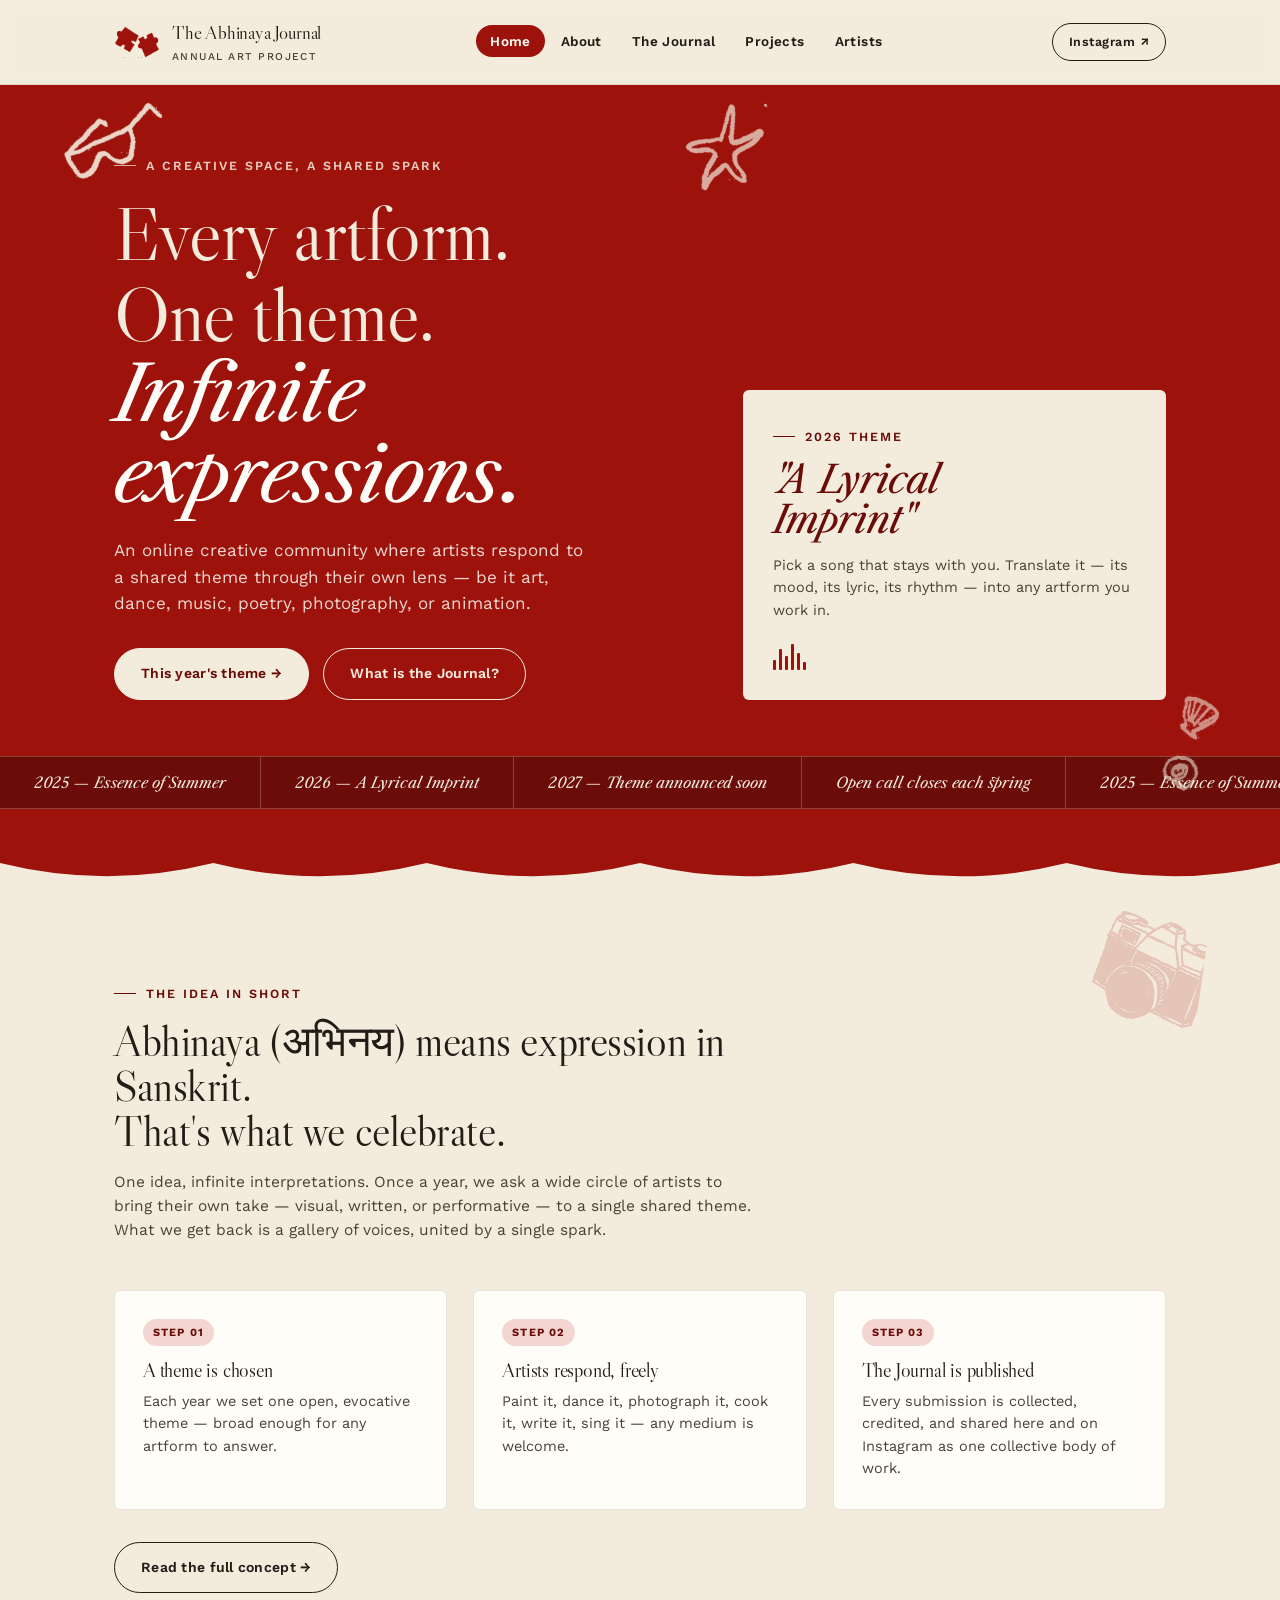
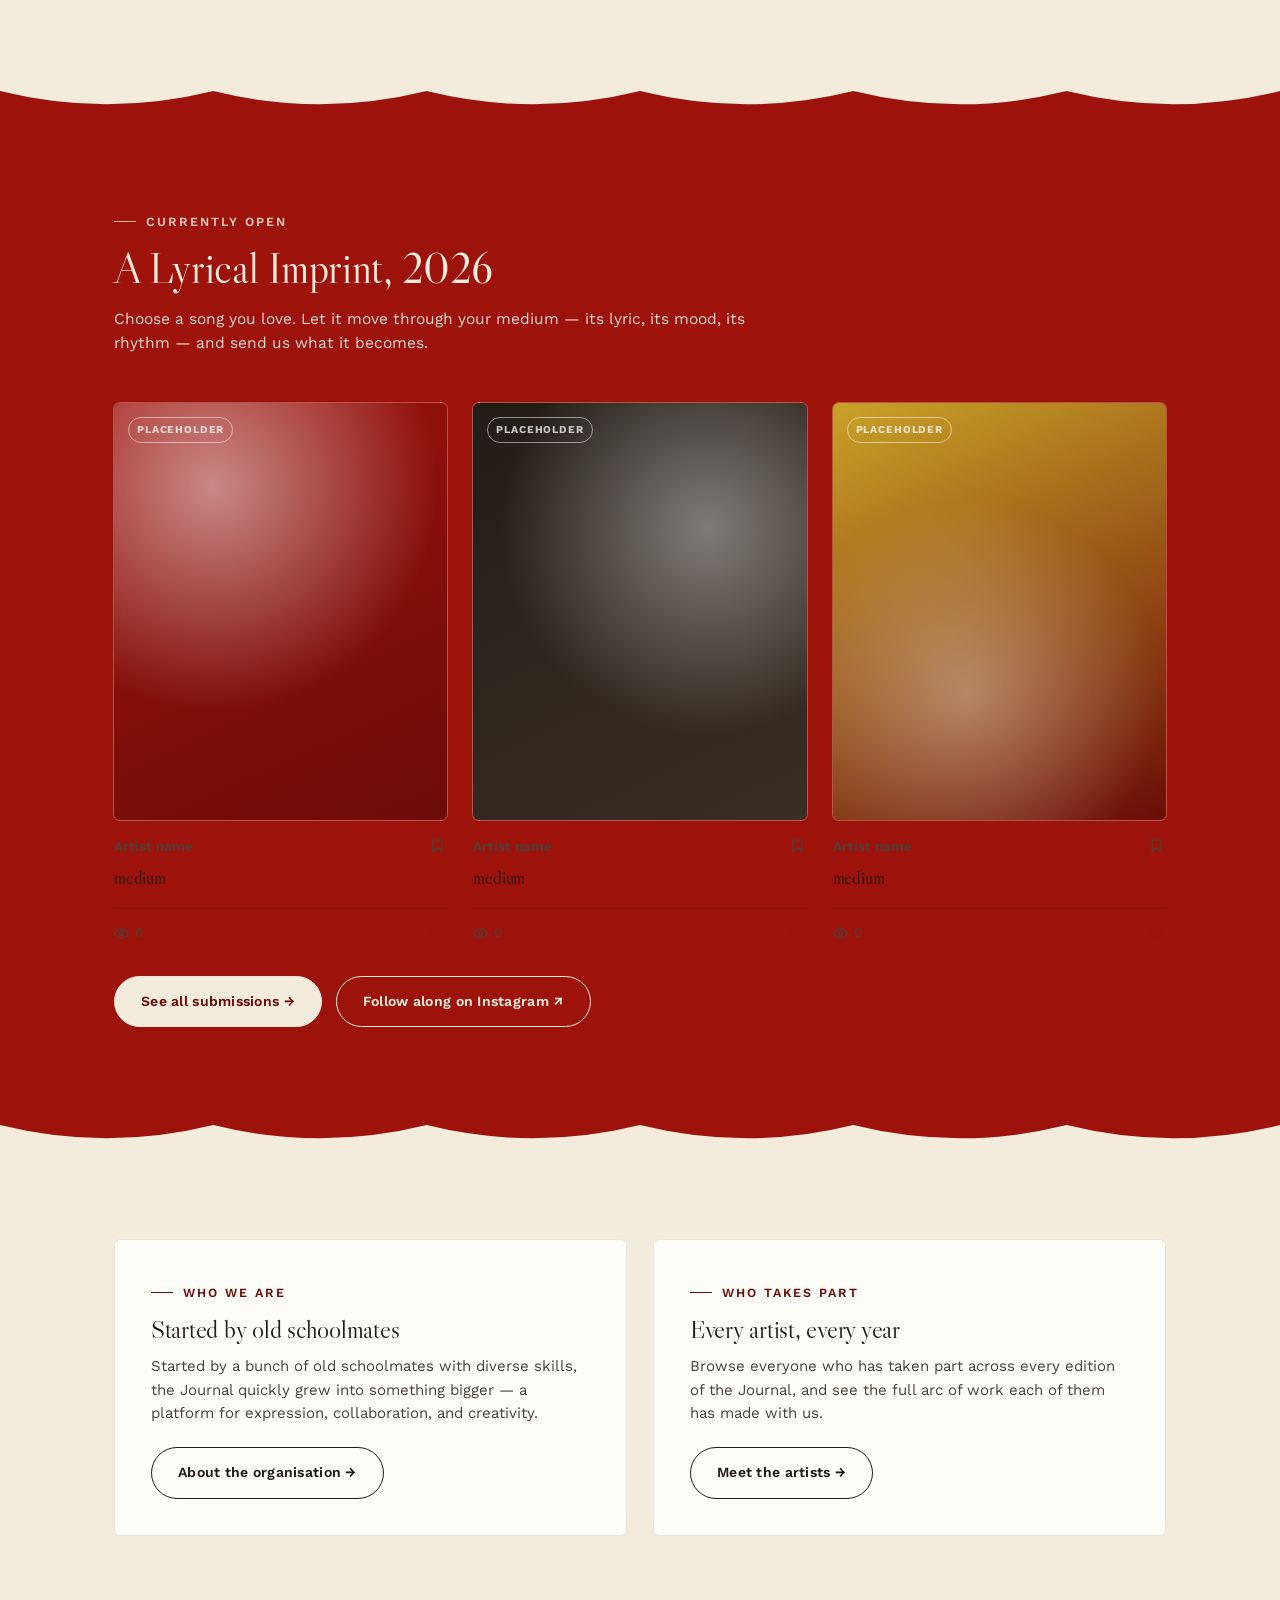
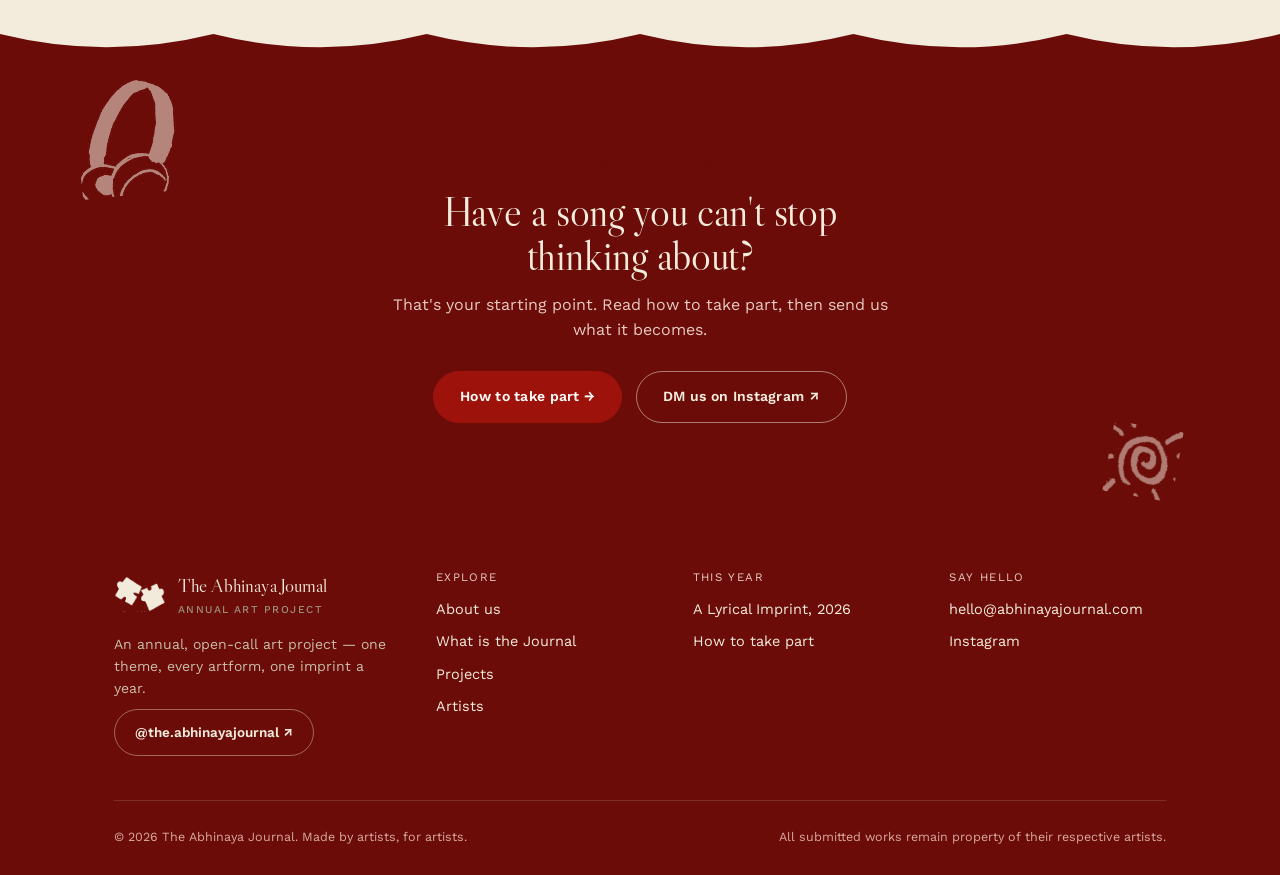
==== commit 55d99634: "Add files via upload" ====
--- a/index.html
+++ b/index.html
@@ -7,7 +7,7 @@
 <meta name="description" content="The Abhinaya Journal is an annual, open-call art project. One theme, every artform, one imprint a year. This year's theme: A Lyrical Imprint.">
 <link rel="preconnect" href="https://fonts.googleapis.com">
 <link rel="preconnect" href="https://fonts.gstatic.com" crossorigin>
-<link href="https://fonts.googleapis.com/css2?family=Fraunces:ital,opsz,wght@0,9..144,400;0,9..144,600;1,9..144,500&family=Archivo:wght@400;500;600;700&display=swap" rel="stylesheet">
+<link href="https://fonts.googleapis.com/css2?family=Libre+Caslon+Display&family=Libre+Caslon+Text:ital,wght@0,400;0,700;1,400&family=Work+Sans:wght@400;500;600;700&display=swap" rel="stylesheet">
 <link rel="stylesheet" href="styles.css">
 </head>
 <body>
@@ -15,7 +15,7 @@
 <header class="site-header">
   <div class="wrap">
     <a href="index.html" class="brand">
-      <img class="mark" src="assets/logo-icon.png" alt="The Abhinaya Journal logo">
+      <img class="mark" src="[data-uri]" alt="The Abhinaya Journal logo">
       <span>The Abhinaya Journal<small>Annual Art Project</small></span>
     </a>
     <nav class="primary-nav" aria-label="Primary">
@@ -37,9 +37,9 @@
 
   <!-- HERO -->
   <section class="hero">
-    <img class="doodle" src="assets/doodle-sunglasses-light.png" alt="" style="top:14px;left:calc(var(--edge) - 10px);width:120px;transform:rotate(-8deg);opacity:0.9">
-    <img class="doodle" src="assets/doodle-starfish-light.png" alt="" style="top:10px;right:40%;width:90px;transform:rotate(14deg);opacity:0.7">
-    <img class="doodle" src="assets/doodle-shell-light.png" alt="" style="right:4%;bottom:6%;width:80px;transform:rotate(6deg);opacity:0.6">
+    <img class="doodle" src="[data-uri]" alt="" style="top:14px;left:calc(var(--edge) - 10px);width:120px;transform:rotate(-8deg);opacity:0.9">
+    <img class="doodle" src="[data-uri]" alt="" style="top:10px;right:40%;width:90px;transform:rotate(14deg);opacity:0.7">
+    <img class="doodle" src="[data-uri]" alt="" style="right:4%;bottom:6%;width:80px;transform:rotate(6deg);opacity:0.6">
     <div class="wrap hero-grid">
       <div>
         <span class="eyebrow">a creative space, a shared spark</span>
@@ -75,11 +75,12 @@
   </section>
 
   <div class="torn-edge torn--red-to-cream" aria-hidden="true">
-    <svg viewBox="0 0 1200 44" preserveAspectRatio="none"><path d="M0,14 Q50,40 100,14 Q150,40 200,14 Q250,40 300,14 Q350,40 400,14 Q450,40 500,14 Q550,40 600,14 Q650,40 700,14 Q750,40 800,14 Q850,40 900,14 Q950,40 1000,14 Q1050,40 1100,14 Q1150,40 1200,14 L1200,0 L0,0 Z"/></svg>
+    <svg viewBox="0 0 1200 50" preserveAspectRatio="none"><path d="M0,16 Q100,46 200,16 Q300,46 400,16 Q500,46 600,16 Q700,46 800,16 Q900,46 1000,16 Q1100,46 1200,16 L1200,0 L0,0 Z"/></svg>
   </div>
 
   <!-- WHAT IS THE JOURNAL: teaser -->
-  <section>
+  <section class="doodle-field">
+    <img class="doodle" src="[data-uri]" alt="" style="top:20px;right:6%;width:110px;transform:rotate(8deg);opacity:0.18">
     <div class="wrap">
       <div class="section-head reveal">
         <span class="eyebrow">The idea in short</span>
@@ -111,7 +112,7 @@
 
   <!-- CURRENT PROJECT PREVIEW -->
   <div class="torn-edge torn--cream-to-red" aria-hidden="true">
-    <svg viewBox="0 0 1200 44" preserveAspectRatio="none"><path d="M0,14 Q50,40 100,14 Q150,40 200,14 Q250,40 300,14 Q350,40 400,14 Q450,40 500,14 Q550,40 600,14 Q650,40 700,14 Q750,40 800,14 Q850,40 900,14 Q950,40 1000,14 Q1050,40 1100,14 Q1150,40 1200,14 L1200,0 L0,0 Z"/></svg>
+    <svg viewBox="0 0 1200 50" preserveAspectRatio="none"><path d="M0,16 Q100,46 200,16 Q300,46 400,16 Q500,46 600,16 Q700,46 800,16 Q900,46 1000,16 Q1100,46 1200,16 L1200,0 L0,0 Z"/></svg>
   </div>
   <section class="band">
     <div class="wrap">
@@ -121,9 +122,45 @@
         <p>Choose a song you love. Let it move through your medium — its lyric, its mood, its rhythm — and send us what it becomes.</p>
       </div>
       <div class="grid grid-3">
-        <div class="tile reveal" data-ph="Placeholder"><span class="tile-label">Artist name — medium</span></div>
-        <div class="tile alt reveal" data-ph="Placeholder"><span class="tile-label">Artist name — medium</span></div>
-        <div class="tile alt2 reveal" data-ph="Placeholder"><span class="tile-label">Artist name — medium</span></div>
+        <div class="art-card">
+            <div class="tile " data-ph="Placeholder"></div>
+            <div class="art-card-row">
+              <span class="art-card-author">Artist name</span>
+              <button class="art-card-icon-btn" aria-label="Save"><svg width="15" height="15" viewBox="0 0 24 24" fill="none" stroke="currentColor" stroke-width="2" stroke-linecap="round" stroke-linejoin="round"><path d="M19 21l-7-5-7 5V5a2 2 0 0 1 2-2h10a2 2 0 0 1 2 2z"/></svg></button>
+            </div>
+            <h4 class="art-card-title">medium</h4>
+            <hr class="art-card-divider">
+            <div class="art-card-stats">
+              <span class="art-card-views"><svg width="15" height="15" viewBox="0 0 24 24" fill="none" stroke="currentColor" stroke-width="2" stroke-linecap="round" stroke-linejoin="round"><path d="M1 12s4-7 11-7 11 7 11 7-4 7-11 7-11-7-11-7z"/><circle cx="12" cy="12" r="3"/></svg> 0</span>
+              <button class="art-card-icon-btn art-card-like" aria-label="Like"><svg width="15" height="15" viewBox="0 0 24 24" fill="none" stroke="currentColor" stroke-width="2" stroke-linecap="round" stroke-linejoin="round"><path d="M20.8 4.6a5.5 5.5 0 0 0-7.8 0L12 5.6l-1-1a5.5 5.5 0 0 0-7.8 7.8l1 1L12 21l7.8-7.8 1-1a5.5 5.5 0 0 0 0-7.8z"/></svg></button>
+            </div>
+          </div>
+        <div class="art-card">
+            <div class="tile alt" data-ph="Placeholder"></div>
+            <div class="art-card-row">
+              <span class="art-card-author">Artist name</span>
+              <button class="art-card-icon-btn" aria-label="Save"><svg width="15" height="15" viewBox="0 0 24 24" fill="none" stroke="currentColor" stroke-width="2" stroke-linecap="round" stroke-linejoin="round"><path d="M19 21l-7-5-7 5V5a2 2 0 0 1 2-2h10a2 2 0 0 1 2 2z"/></svg></button>
+            </div>
+            <h4 class="art-card-title">medium</h4>
+            <hr class="art-card-divider">
+            <div class="art-card-stats">
+              <span class="art-card-views"><svg width="15" height="15" viewBox="0 0 24 24" fill="none" stroke="currentColor" stroke-width="2" stroke-linecap="round" stroke-linejoin="round"><path d="M1 12s4-7 11-7 11 7 11 7-4 7-11 7-11-7-11-7z"/><circle cx="12" cy="12" r="3"/></svg> 0</span>
+              <button class="art-card-icon-btn art-card-like" aria-label="Like"><svg width="15" height="15" viewBox="0 0 24 24" fill="none" stroke="currentColor" stroke-width="2" stroke-linecap="round" stroke-linejoin="round"><path d="M20.8 4.6a5.5 5.5 0 0 0-7.8 0L12 5.6l-1-1a5.5 5.5 0 0 0-7.8 7.8l1 1L12 21l7.8-7.8 1-1a5.5 5.5 0 0 0 0-7.8z"/></svg></button>
+            </div>
+          </div>
+        <div class="art-card">
+            <div class="tile alt2" data-ph="Placeholder"></div>
+            <div class="art-card-row">
+              <span class="art-card-author">Artist name</span>
+              <button class="art-card-icon-btn" aria-label="Save"><svg width="15" height="15" viewBox="0 0 24 24" fill="none" stroke="currentColor" stroke-width="2" stroke-linecap="round" stroke-linejoin="round"><path d="M19 21l-7-5-7 5V5a2 2 0 0 1 2-2h10a2 2 0 0 1 2 2z"/></svg></button>
+            </div>
+            <h4 class="art-card-title">medium</h4>
+            <hr class="art-card-divider">
+            <div class="art-card-stats">
+              <span class="art-card-views"><svg width="15" height="15" viewBox="0 0 24 24" fill="none" stroke="currentColor" stroke-width="2" stroke-linecap="round" stroke-linejoin="round"><path d="M1 12s4-7 11-7 11 7 11 7-4 7-11 7-11-7-11-7z"/><circle cx="12" cy="12" r="3"/></svg> 0</span>
+              <button class="art-card-icon-btn art-card-like" aria-label="Like"><svg width="15" height="15" viewBox="0 0 24 24" fill="none" stroke="currentColor" stroke-width="2" stroke-linecap="round" stroke-linejoin="round"><path d="M20.8 4.6a5.5 5.5 0 0 0-7.8 0L12 5.6l-1-1a5.5 5.5 0 0 0-7.8 7.8l1 1L12 21l7.8-7.8 1-1a5.5 5.5 0 0 0 0-7.8z"/></svg></button>
+            </div>
+          </div>
       </div>
       <div style="margin-top:32px;display:flex;gap:14px;flex-wrap:wrap;">
         <a href="projects.html#current" class="btn btn-primary">See all submissions →</a>
@@ -134,7 +171,7 @@
 
   <!-- ABOUT + ARTISTS teaser -->
   <div class="torn-edge torn--red-to-cream" aria-hidden="true">
-    <svg viewBox="0 0 1200 44" preserveAspectRatio="none"><path d="M0,14 Q50,40 100,14 Q150,40 200,14 Q250,40 300,14 Q350,40 400,14 Q450,40 500,14 Q550,40 600,14 Q650,40 700,14 Q750,40 800,14 Q850,40 900,14 Q950,40 1000,14 Q1050,40 1100,14 Q1150,40 1200,14 L1200,0 L0,0 Z"/></svg>
+    <svg viewBox="0 0 1200 50" preserveAspectRatio="none"><path d="M0,16 Q100,46 200,16 Q300,46 400,16 Q500,46 600,16 Q700,46 800,16 Q900,46 1000,16 Q1100,46 1200,16 L1200,0 L0,0 Z"/></svg>
   </div>
   <section>
     <div class="wrap grid grid-2">
@@ -155,11 +192,11 @@
 
   <!-- CTA -->
   <div class="torn-edge torn--cream-to-deepred" aria-hidden="true">
-    <svg viewBox="0 0 1200 44" preserveAspectRatio="none"><path d="M0,14 Q50,40 100,14 Q150,40 200,14 Q250,40 300,14 Q350,40 400,14 Q450,40 500,14 Q550,40 600,14 Q650,40 700,14 Q750,40 800,14 Q850,40 900,14 Q950,40 1000,14 Q1050,40 1100,14 Q1150,40 1200,14 L1200,0 L0,0 Z"/></svg>
+    <svg viewBox="0 0 1200 50" preserveAspectRatio="none"><path d="M0,16 Q100,46 200,16 Q300,46 400,16 Q500,46 600,16 Q700,46 800,16 Q900,46 1000,16 Q1100,46 1200,16 L1200,0 L0,0 Z"/></svg>
   </div>
   <section class="band-ink doodle-field">
-    <img class="doodle" src="assets/doodle-headphones-light.png" alt="" style="top:16px;left:6%;width:100px;transform:rotate(-6deg);opacity:0.55">
-    <img class="doodle" src="assets/doodle-sun-light.png" alt="" style="right:8%;bottom:10px;width:70px;transform:rotate(10deg);opacity:0.5">
+    <img class="doodle" src="[data-uri]" alt="" style="top:16px;left:6%;width:100px;transform:rotate(-6deg);opacity:0.55">
+    <img class="doodle" src="[data-uri]" alt="" style="right:8%;bottom:10px;width:70px;transform:rotate(10deg);opacity:0.5">
     <div class="wrap" style="text-align:center;">
       <span class="eyebrow" style="justify-content:center;">Open call — 2026</span>
       <h2 style="margin-top:16px;font-size:clamp(1.8rem,4vw,2.6rem);">Have a song you can't stop<br>thinking about?</h2>
@@ -178,7 +215,7 @@
     <div class="footer-grid">
       <div>
         <div class="brand" style="color:var(--cream)">
-          <img class="mark" src="assets/logo-icon-light.png" alt="The Abhinaya Journal logo">
+          <img class="mark" src="[data-uri]" alt="The Abhinaya Journal logo">
           <span>The Abhinaya Journal<small style="color:#9C8E7C">Annual Art Project</small></span>
         </div>
         <p style="margin-top:16px;font-size:14px;color:#C9BCA9;max-width:32ch;">An annual, open-call art project — one theme, every artform, one imprint a year.</p>
--- a/styles.css
+++ b/styles.css
@@ -12,8 +12,9 @@
   --ink-soft:   #4A4038;
   --white:      #FFFDF8;
 
-  --display: "Fraunces", "Iowan Old Style", Georgia, serif;
-  --body: "Archivo", "Helvetica Neue", Arial, sans-serif;
+  --display: "Libre Caslon Display", "Iowan Old Style", Georgia, serif;
+  --display-italic: "Libre Caslon Text", "Iowan Old Style", Georgia, serif;
+  --body: "Work Sans", "Helvetica Neue", Arial, sans-serif;
 
   --max: 1180px;
   --edge: clamp(20px, 5vw, 64px);
@@ -35,7 +36,7 @@
 a{ color:inherit; text-decoration:none; }
 h1,h2,h3,h4{
   font-family:var(--display);
-  font-weight:600;
+  font-weight:400;
   line-height:1.05;
   margin:0;
   letter-spacing:-0.01em;
@@ -140,7 +141,7 @@
   gap:12px;
   font-family:var(--display);
   font-size:19px;
-  font-weight:600;
+  font-weight:400;
   letter-spacing:-0.01em;
 }
 .brand .mark{
@@ -282,6 +283,7 @@
 }
 .hero h1 em{
   font-style:italic;
+  font-family:var(--display-italic);
   color:var(--white);
 }
 .hero-sub{
@@ -314,6 +316,7 @@
   font-size:clamp(1.8rem,3vw,2.4rem);
   margin-top:14px;
   font-style:italic;
+  font-family:var(--display-italic);
 }
 .hero-theme-card p{
   margin-top:14px;
@@ -338,7 +341,7 @@
   animation:scroll-left 32s linear infinite;
 }
 .ticker-track span{
-  font-family:var(--display);
+  font-family:var(--display-italic);
   font-style:italic;
   font-size:15px;
   padding:14px 34px;
@@ -409,6 +412,7 @@
   border:1px solid rgba(34,28,23,.1);
   border-radius:6px;
   padding:28px;
+  color:var(--ink);
 }
 .tag{
   display:inline-block;
@@ -438,6 +442,7 @@
   padding-bottom:44px;
   border-bottom:1px solid rgba(243,236,221,.15);
 }
+.footer-grid > div{ min-width:0; }
 .footer-grid h4{
   font-size:11.5px;
   letter-spacing:.12em;
@@ -503,7 +508,7 @@
   position:absolute;
   left:14px; bottom:14px; right:14px;
   color:var(--white);
-  font-family:var(--display);
+  font-family:var(--display-italic);
   font-style:italic;
   font-size:14px;
   opacity:.85;
@@ -527,7 +532,7 @@
    ============================================================ */
 .torn-edge{
   width:100%;
-  height:34px;
+  height:44px;
   line-height:0;
   overflow:hidden;
 }
@@ -564,3 +569,77 @@
 @media (prefers-reduced-motion:reduce){
   .reveal{ opacity:1; transform:none; transition:none; }
 }
+
+/* ============================================================
+   Art preview cards — image, author, title, divider, stats row
+   ============================================================ */
+.art-card{ color:var(--ink); }
+.art-card-row{
+  display:flex;
+  align-items:center;
+  justify-content:space-between;
+  margin-top:16px;
+}
+.art-card-author{ font-size:13.5px; font-weight:600; color:var(--ink-soft); }
+.art-card-icon-btn{
+  background:none;
+  border:none;
+  color:var(--ink-soft);
+  padding:2px;
+  display:inline-flex;
+  cursor:pointer;
+}
+.art-card-title{
+  font-family:var(--display);
+  font-size:1.15rem;
+  margin-top:10px;
+  line-height:1.3;
+}
+.art-card-divider{
+  border:none;
+  border-top:1px solid rgba(34,28,23,.16);
+  margin-top:18px;
+}
+.art-card-stats{
+  display:flex;
+  align-items:center;
+  justify-content:space-between;
+  margin-top:14px;
+  font-size:13px;
+  color:var(--ink-soft);
+}
+.art-card-views{ display:flex; align-items:center; gap:6px; }
+.art-card-like{ color:var(--terracotta); }
+
+/* ============================================================
+   Project intro banner — square artwork/graphic for each edition
+   ============================================================ */
+.project-banner{
+  aspect-ratio:1;
+  background:var(--cream);
+  border-radius:8px;
+  position:relative;
+  overflow:hidden;
+  display:flex;
+  align-items:center;
+  justify-content:center;
+  text-align:center;
+  padding:32px;
+}
+.project-banner img.banner-photo{
+  position:absolute;
+  inset:0;
+  width:100%;
+  height:100%;
+  object-fit:cover;
+}
+.project-banner-title{
+  position:relative;
+  z-index:2;
+  font-family:var(--display-italic);
+  font-style:italic;
+  font-size:clamp(1.6rem,3vw,2.2rem);
+  color:var(--terracotta-deep);
+  line-height:1.15;
+}
+.project-banner .doodle{ z-index:1; }
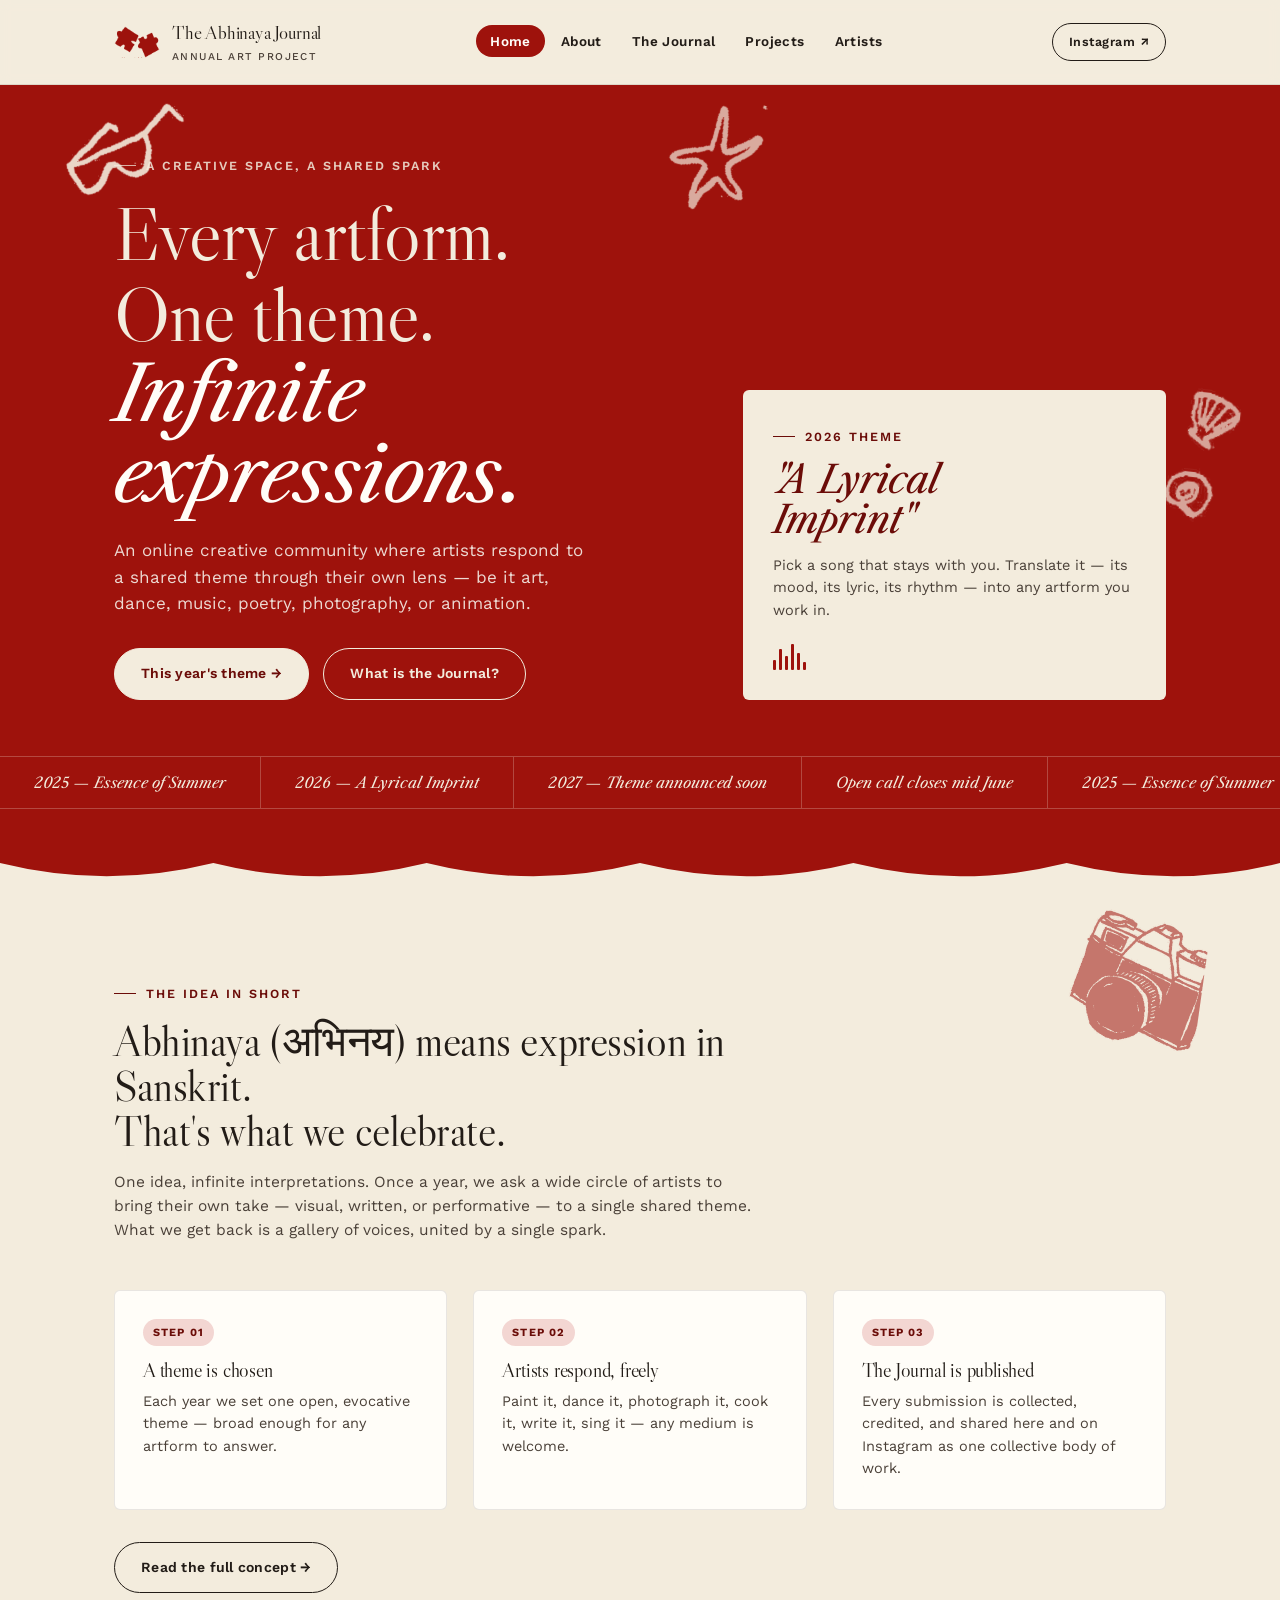
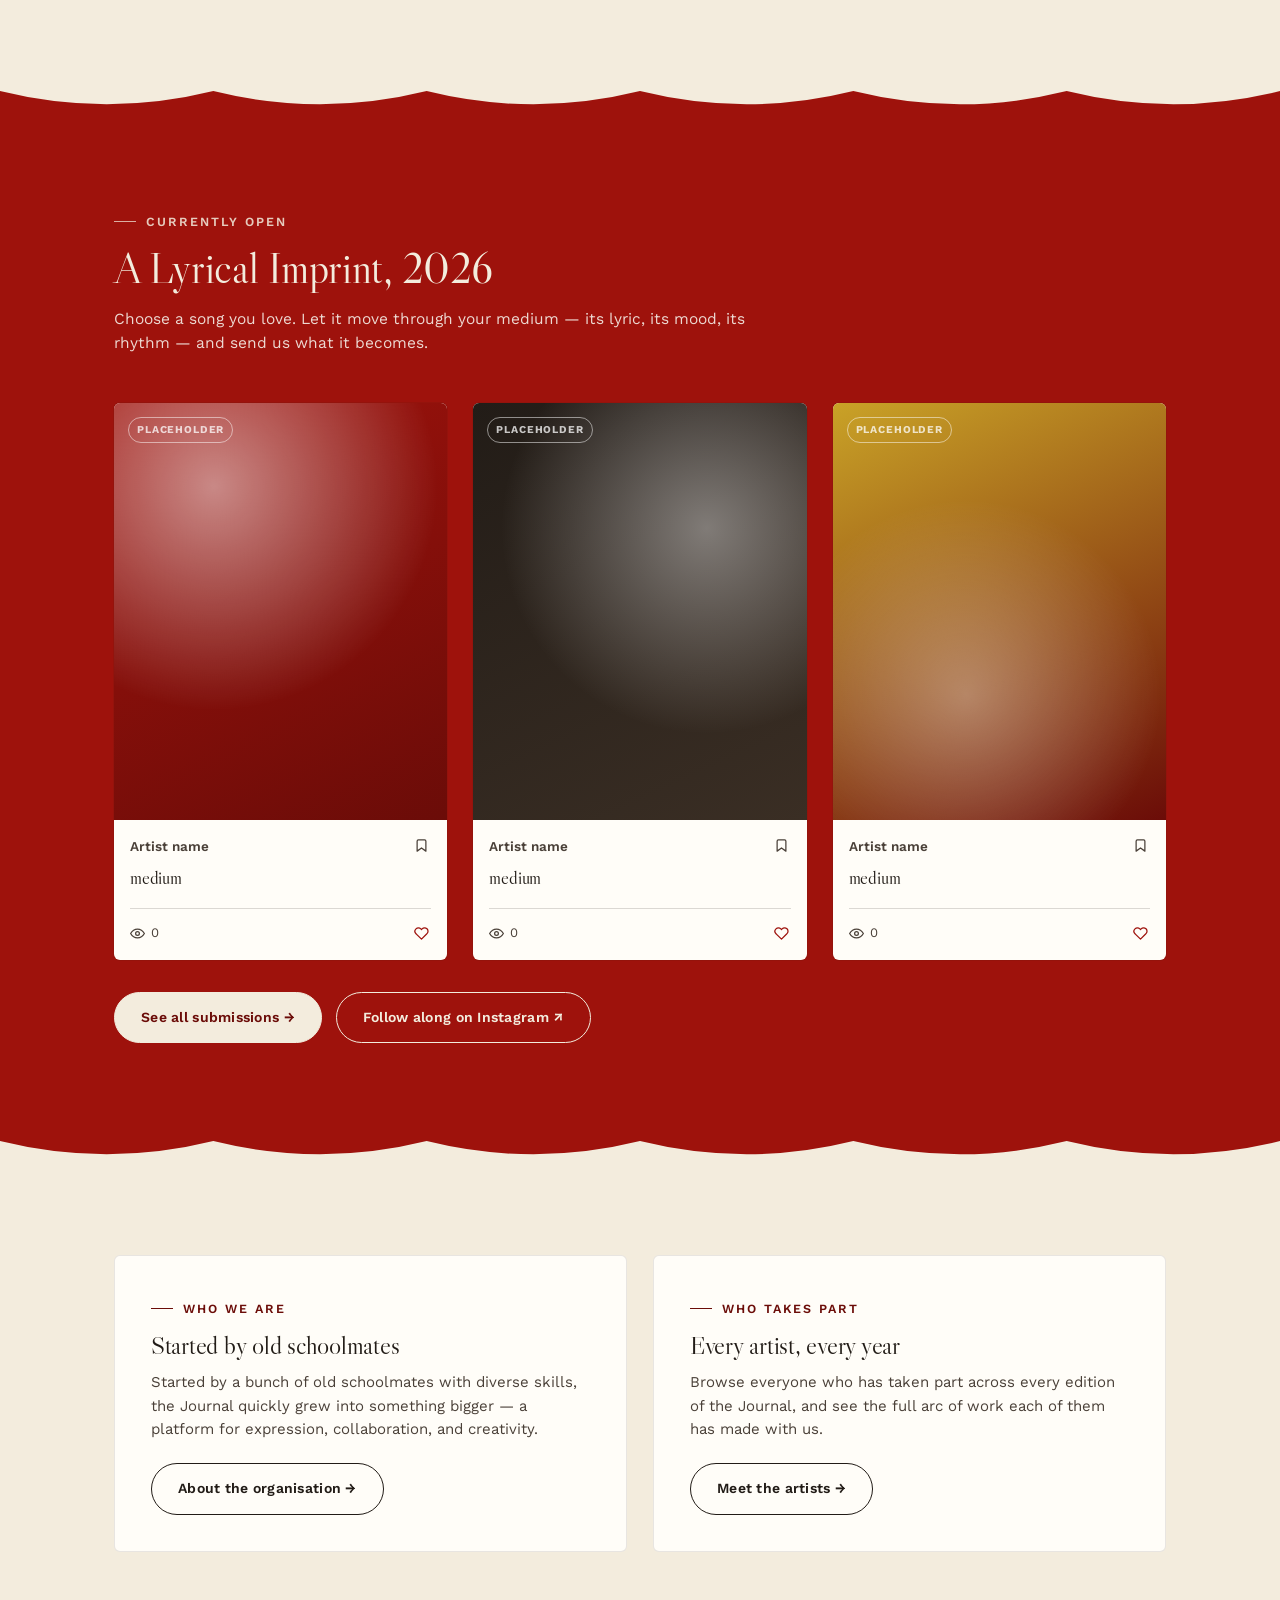
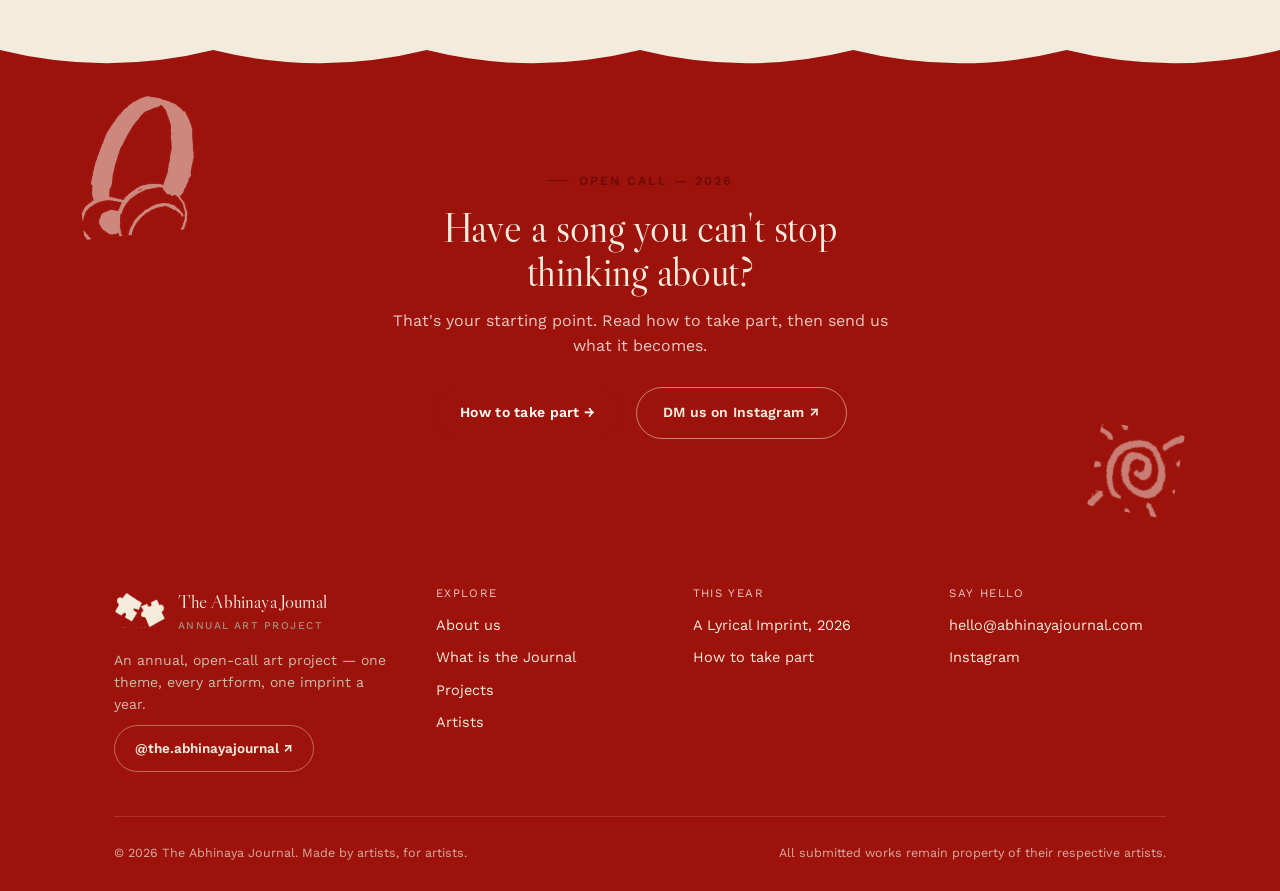
==== commit 33e94c2a: "Add files via upload" ====
--- a/index.html
+++ b/index.html
@@ -37,9 +37,9 @@
 
   <!-- HERO -->
   <section class="hero">
-    <img class="doodle" src="[data-uri]" alt="" style="top:14px;left:calc(var(--edge) - 10px);width:120px;transform:rotate(-8deg);opacity:0.9">
-    <img class="doodle" src="[data-uri]" alt="" style="top:10px;right:40%;width:90px;transform:rotate(14deg);opacity:0.7">
-    <img class="doodle" src="[data-uri]" alt="" style="right:4%;bottom:6%;width:80px;transform:rotate(6deg);opacity:0.6">
+    <img class="doodle" src="[data-uri]" alt="" style="top:14px;left:calc(var(--edge) - 10px);width:144px;transform:rotate(-8deg);opacity:0.9">
+    <img class="doodle" src="[data-uri]" alt="" style="top:10px;right:40%;width:108px;transform:rotate(14deg);opacity:0.7">
+    <img class="doodle" src="[data-uri]" alt="" style="top:38%;right:2%;width:108px;transform:rotate(6deg);opacity:0.7">
     <div class="wrap hero-grid">
       <div>
         <span class="eyebrow">a creative space, a shared spark</span>
@@ -65,11 +65,11 @@
         <span>2025 — Essence of Summer</span>
         <span>2026 — A Lyrical Imprint</span>
         <span>2027 — Theme announced soon</span>
-        <span>Open call closes each spring</span>
+        <span>Open call closes mid June</span>
         <span>2025 — Essence of Summer</span>
         <span>2026 — A Lyrical Imprint</span>
         <span>2027 — Theme announced soon</span>
-        <span>Open call closes each spring</span>
+        <span>Open call closes mid June</span>
       </div>
     </div>
   </section>
@@ -80,7 +80,7 @@
 
   <!-- WHAT IS THE JOURNAL: teaser -->
   <section class="doodle-field">
-    <img class="doodle" src="[data-uri]" alt="" style="top:20px;right:6%;width:110px;transform:rotate(8deg);opacity:0.18">
+    <img class="doodle" src="[data-uri]" alt="" style="top:20px;right:6%;width:132px;transform:rotate(8deg);opacity:0.55">
     <div class="wrap">
       <div class="section-head reveal">
         <span class="eyebrow">The idea in short</span>
@@ -170,10 +170,12 @@
   </section>
 
   <!-- ABOUT + ARTISTS teaser -->
+  
   <div class="torn-edge torn--red-to-cream" aria-hidden="true">
     <svg viewBox="0 0 1200 50" preserveAspectRatio="none"><path d="M0,16 Q100,46 200,16 Q300,46 400,16 Q500,46 600,16 Q700,46 800,16 Q900,46 1000,16 Q1100,46 1200,16 L1200,0 L0,0 Z"/></svg>
   </div>
-  <section>
+  <section class="doodle-field">
+    <img class="doodle" src="[data-uri]" alt="" style="top:6px;right:4%;width:100px;transform:rotate(6deg);opacity:0.5">
     <div class="wrap grid grid-2">
       <div class="card reveal" style="padding:36px;">
         <span class="eyebrow">Who we are</span>
@@ -195,13 +197,13 @@
     <svg viewBox="0 0 1200 50" preserveAspectRatio="none"><path d="M0,16 Q100,46 200,16 Q300,46 400,16 Q500,46 600,16 Q700,46 800,16 Q900,46 1000,16 Q1100,46 1200,16 L1200,0 L0,0 Z"/></svg>
   </div>
   <section class="band-ink doodle-field">
-    <img class="doodle" src="[data-uri]" alt="" style="top:16px;left:6%;width:100px;transform:rotate(-6deg);opacity:0.55">
-    <img class="doodle" src="[data-uri]" alt="" style="right:8%;bottom:10px;width:70px;transform:rotate(10deg);opacity:0.5">
+    <img class="doodle" src="[data-uri]" alt="" style="top:16px;left:6%;width:120px;transform:rotate(-6deg);opacity:0.55">
+    <img class="doodle" src="[data-uri]" alt="" style="right:8%;bottom:10px;width:84px;transform:rotate(10deg);opacity:0.5">
     <div class="wrap" style="text-align:center;">
       <span class="eyebrow" style="justify-content:center;">Open call — 2026</span>
       <h2 style="margin-top:16px;font-size:clamp(1.8rem,4vw,2.6rem);">Have a song you can't stop<br>thinking about?</h2>
       <p class="ink-soft" style="margin-top:16px;max-width:52ch;margin-left:auto;margin-right:auto;">That's your starting point. Read how to take part, then send us what it becomes.</p>
-      <div style="margin-top:28px;display:flex;gap:14px;justify-content:center;flex-wrap:wrap;">
+      <div class="hero-actions" style="margin-top:28px;justify-content:center;">
         <a href="journal.html#how-it-works" class="btn btn-primary">How to take part →</a>
         <a href="https://www.instagram.com/the.abhinayajournal/" target="_blank" rel="noopener" class="btn btn-ghost" style="border-color:rgba(243,236,221,.5);color:var(--cream);">DM us on Instagram ↗</a>
       </div>
--- a/styles.css
+++ b/styles.css
@@ -332,7 +332,7 @@
   border-bottom:1px solid rgba(243,236,221,.25);
   overflow:hidden;
   margin-top:56px;
-  background:var(--terracotta-deep);
+  background:var(--terracotta);
 }
 .ticker-track{
   display:flex;
@@ -391,7 +391,7 @@
 .band .btn-primary:hover{ background:var(--white); color:var(--terracotta-deep); }
 .band .btn-ghost{ border-color:var(--cream); color:var(--cream); }
 .band .btn-ghost:hover{ background:var(--cream); color:var(--terracotta-deep); }
-.band-ink{ background:var(--terracotta-deep); color:var(--cream); }
+.band-ink{ background:var(--terracotta); color:var(--cream); }
 .band-ink .ink-soft{ color:#E7C9C2; }
 
 /* ============================================================
@@ -431,7 +431,7 @@
    Footer
    ============================================================ */
 footer.site-footer{
-  background:var(--terracotta-deep);
+  background:var(--terracotta);
   color:var(--cream);
   padding:64px 0 28px;
 }
@@ -541,9 +541,9 @@
 .torn--red-to-cream path{ fill:var(--terracotta); }
 .torn--cream-to-red{ background:var(--terracotta); }
 .torn--cream-to-red path{ fill:var(--cream); }
-.torn--cream-to-deepred{ background:var(--terracotta-deep); }
+.torn--cream-to-deepred{ background:var(--terracotta); }
 .torn--cream-to-deepred path{ fill:var(--cream); }
-.torn--red-to-deepred{ background:var(--terracotta-deep); }
+.torn--red-to-deepred{ background:var(--terracotta); }
 .torn--red-to-deepred path{ fill:var(--terracotta); }
 
 /* ============================================================
@@ -573,7 +573,18 @@
 /* ============================================================
    Art preview cards — image, author, title, divider, stats row
    ============================================================ */
-.art-card{ color:var(--ink); }
+.art-card{
+  color:var(--ink);
+  background:var(--white);
+  border-radius:6px;
+  overflow:hidden;
+  box-shadow:0 0 0 1px rgba(34,28,23,.08);
+}
+.art-card .tile{ border-radius:0; box-shadow:none; }
+.art-card-row{ padding:0 16px; margin-top:16px; }
+.art-card-title{ padding:0 16px; }
+.art-card-divider{ margin-left:16px; margin-right:16px; width:auto; }
+.art-card-stats{ padding:0 16px 16px; }
 .art-card-row{
   display:flex;
   align-items:center;
@@ -643,3 +654,48 @@
   line-height:1.15;
 }
 .project-banner .doodle{ z-index:1; }
+
+/* ============================================================
+   Project banner header layout (responsive)
+   ============================================================ */
+.project-block-head--banner{
+  display:grid;
+  grid-template-columns:1.3fr 0.9fr;
+  align-items:center;
+  gap:40px;
+  border-bottom:none;
+}
+@media (max-width:760px){
+  .project-block-head--banner{
+    grid-template-columns:1fr;
+    gap:22px;
+  }
+  .project-block-head--banner .project-banner{
+    max-width:280px;
+    margin:0 auto;
+  }
+}
+
+/* ============================================================
+   Mobile polish pass — tighten spacing and scale for small screens
+   ============================================================ */
+@media (max-width:640px){
+  section{ padding:52px 0; }
+  .hero{ padding:36px 0 28px; }
+  .hero h1{ font-size:2.5rem; }
+  .hero-actions{ gap:10px; }
+  .hero-actions .btn{ flex:1 1 auto; justify-content:center; }
+  .hero-theme-card{ padding:24px; }
+  .section-head{ margin-bottom:32px; }
+  .grid{ gap:18px; }
+  .ticker-track span{ font-size:13px; padding:12px 20px; }
+  .footer-grid{ gap:32px 24px; }
+  footer.site-footer{ padding:48px 0 24px; }
+  .card{ padding:22px; }
+  .btn{ padding:13px 22px; font-size:13.5px; }
+  .hero-actions{ flex-direction:column; align-items:stretch; }
+}
+@media (max-width:420px){
+  .hero h1{ font-size:2.15rem; }
+  .hero-theme-card h2{ font-size:1.6rem; }
+}
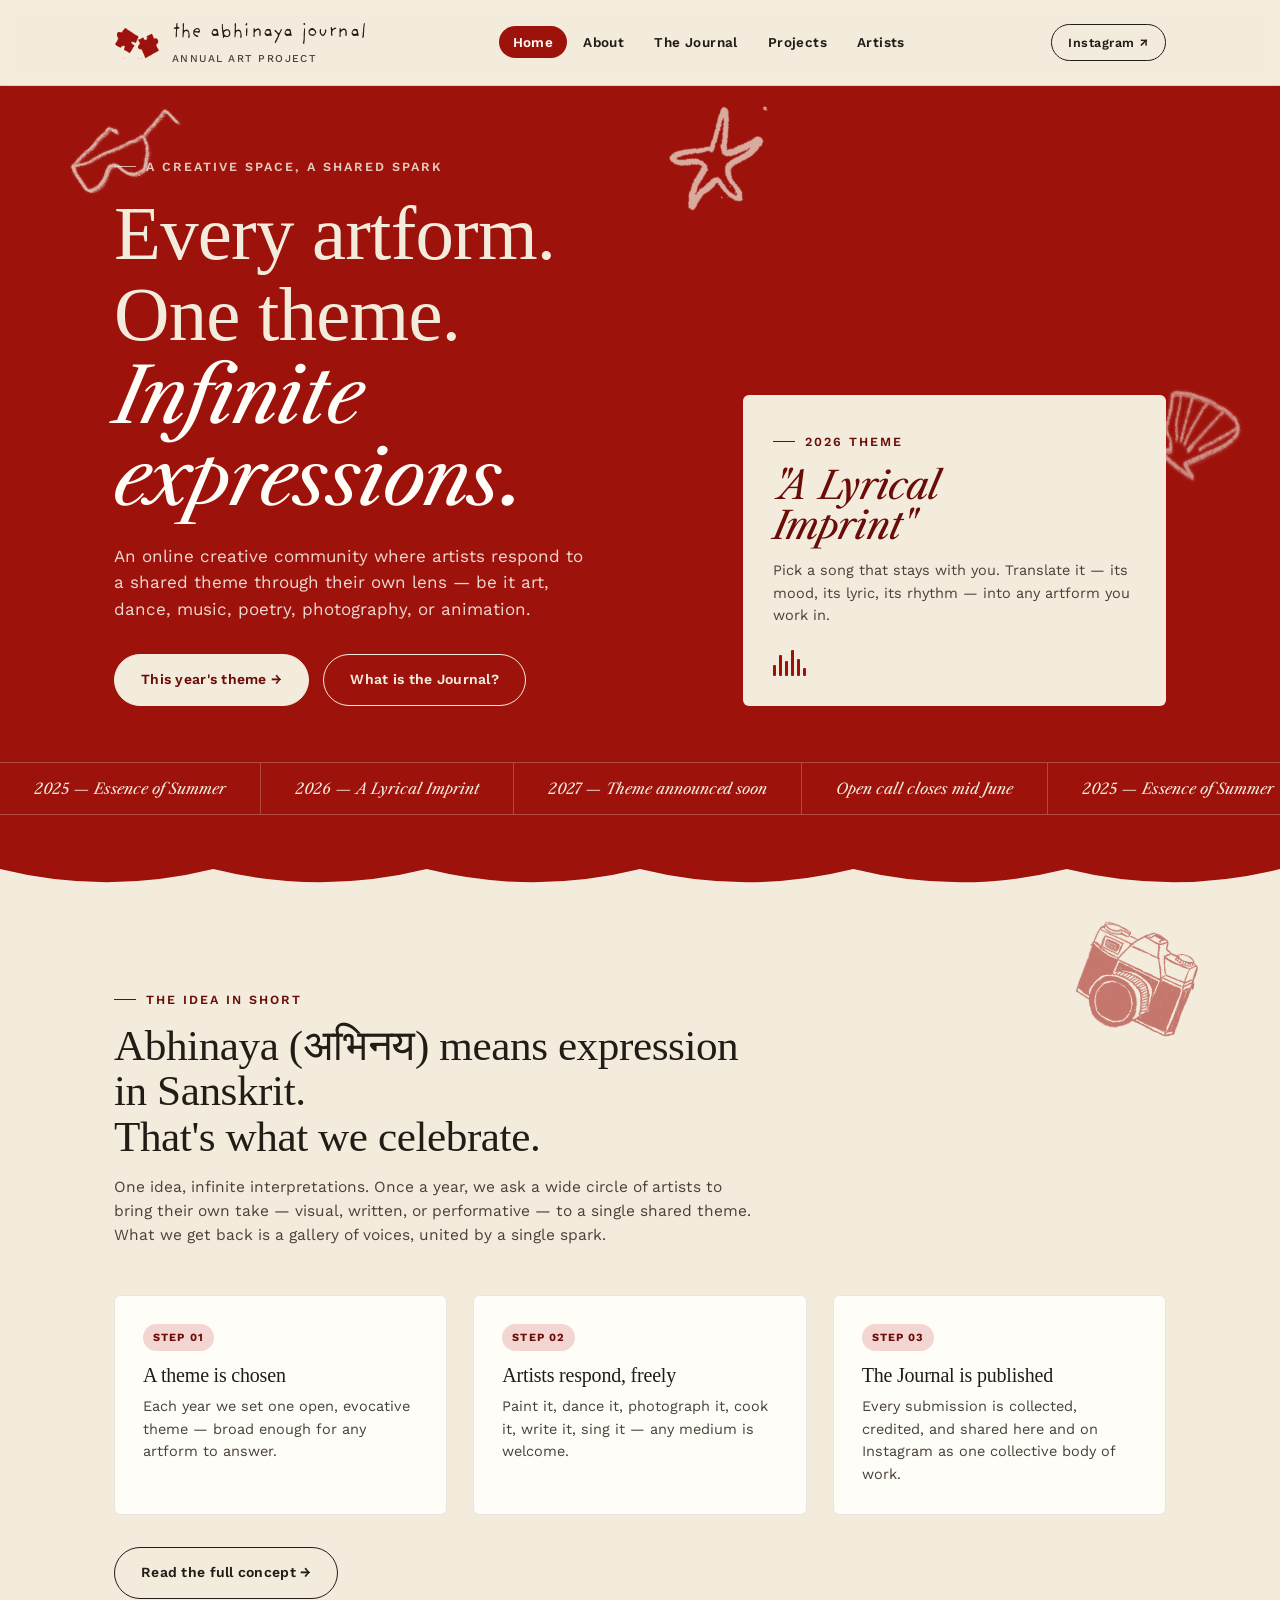
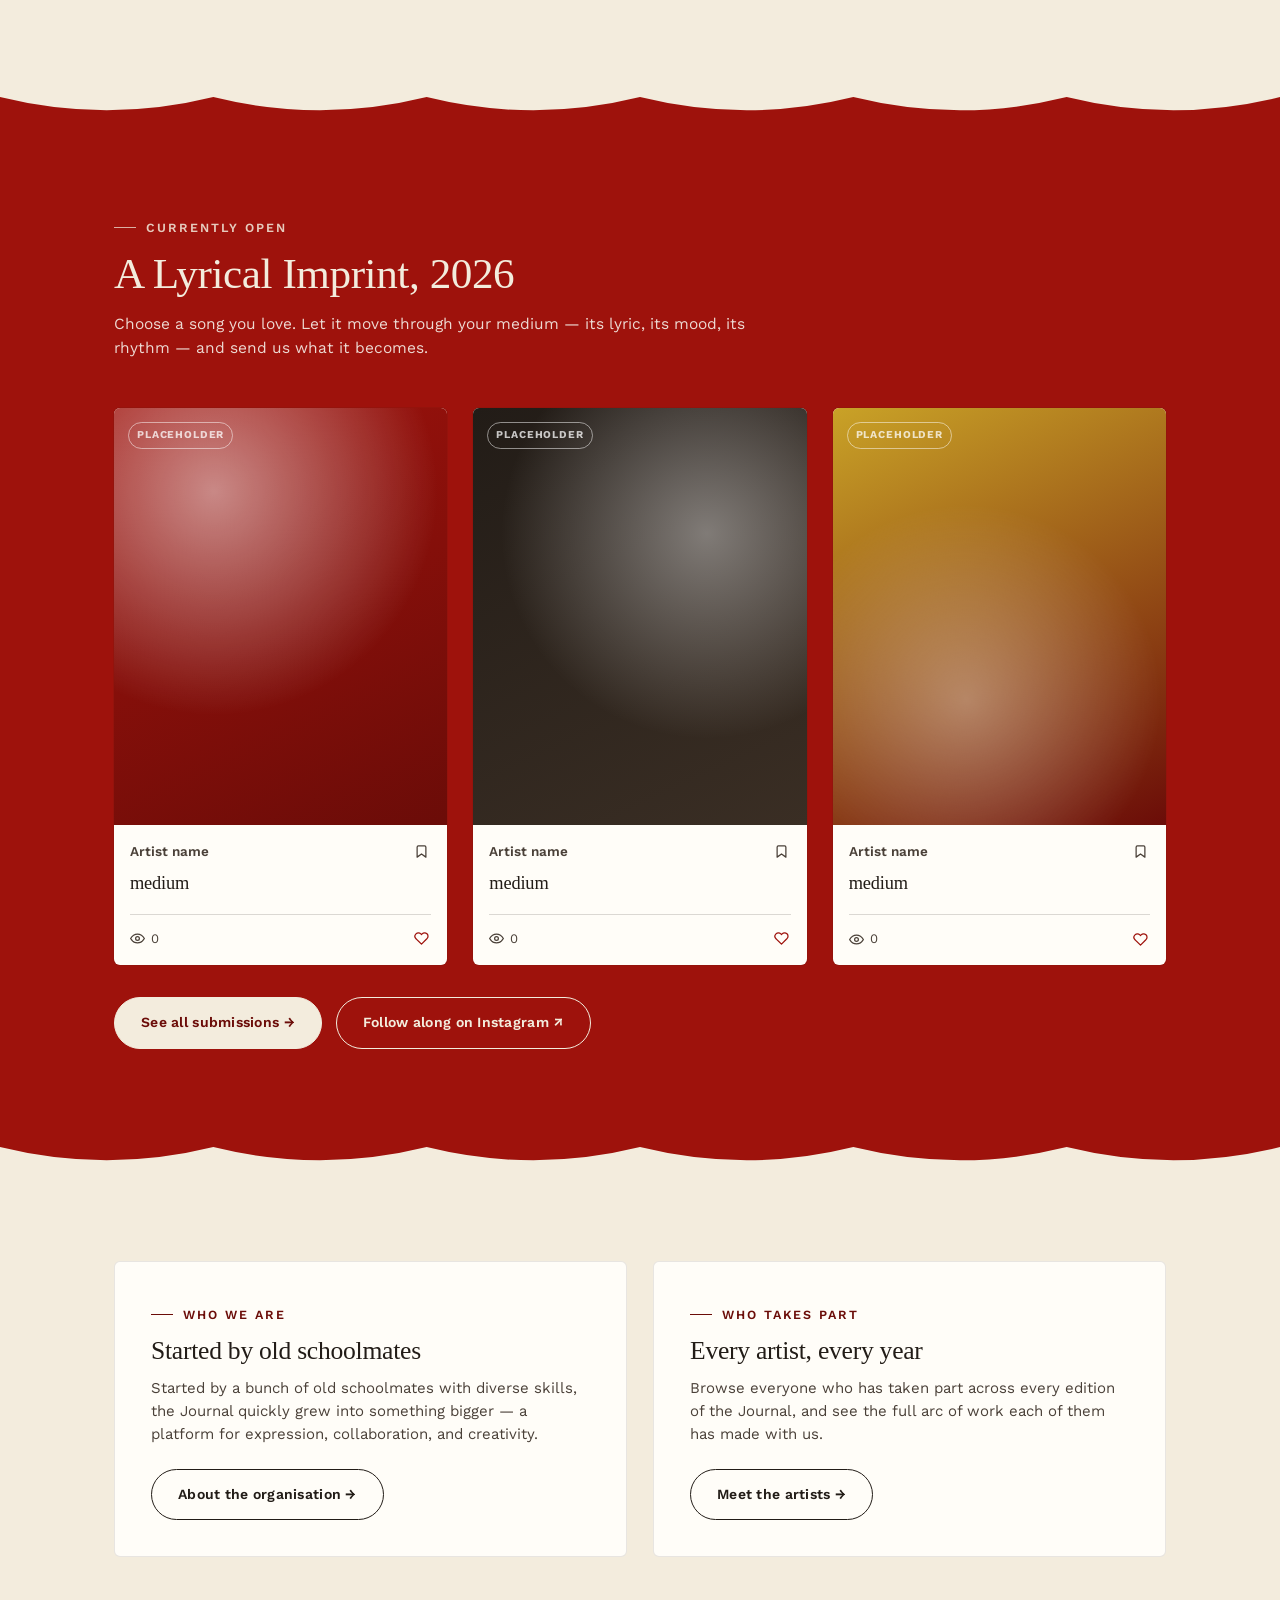
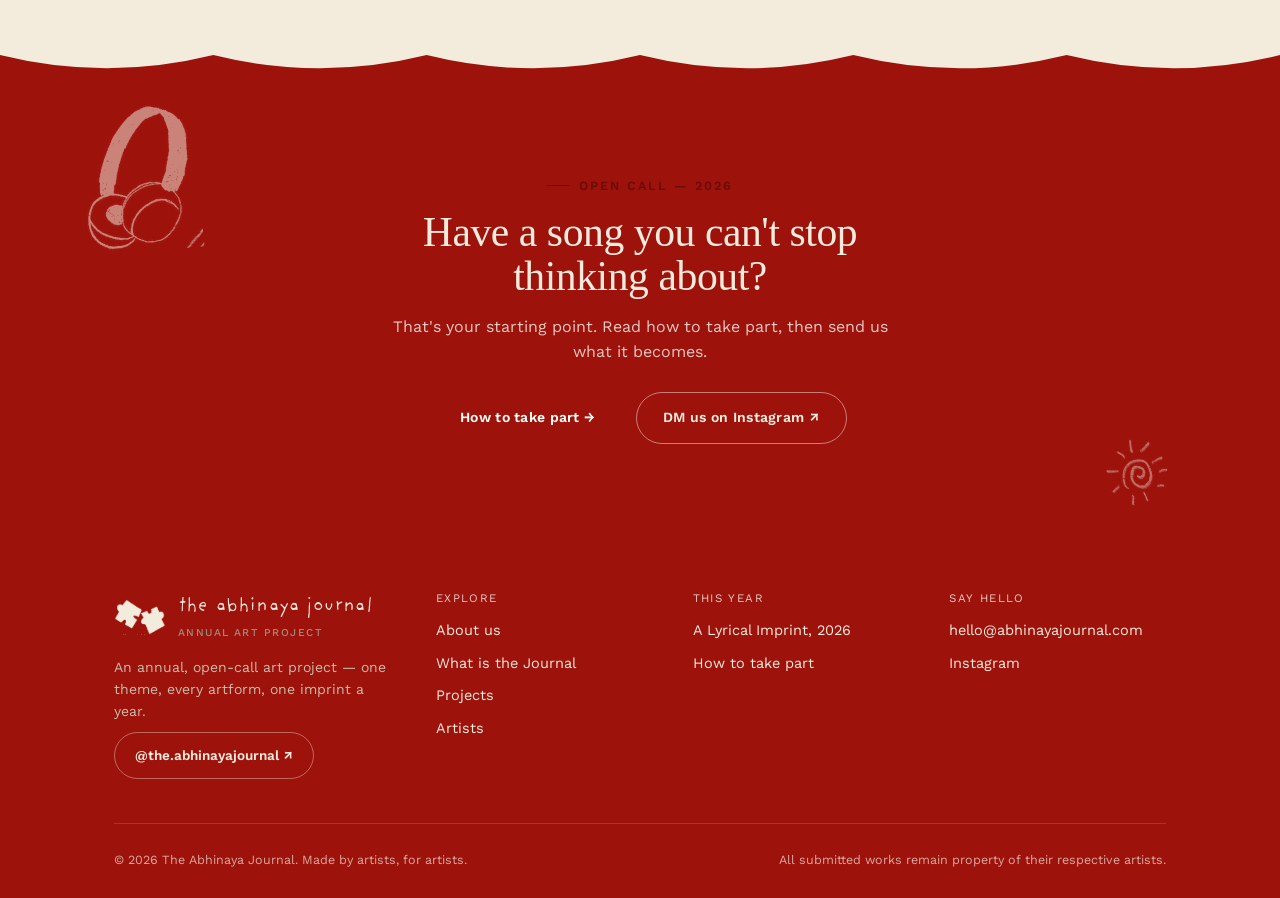
==== commit 757bd74f: "Add files via upload" ====
--- a/index.html
+++ b/index.html
@@ -7,7 +7,7 @@
 <meta name="description" content="The Abhinaya Journal is an annual, open-call art project. One theme, every artform, one imprint a year. This year's theme: A Lyrical Imprint.">
 <link rel="preconnect" href="https://fonts.googleapis.com">
 <link rel="preconnect" href="https://fonts.gstatic.com" crossorigin>
-<link href="https://fonts.googleapis.com/css2?family=Libre+Caslon+Display&family=Libre+Caslon+Text:ital,wght@0,400;0,700;1,400&family=Work+Sans:wght@400;500;600;700&display=swap" rel="stylesheet">
+<link href="https://fonts.googleapis.com/css2?family=Libre+Caslon+Displayfamily=Libre+Caslon+Display&family=Libre+Caslon+Text:ital,wght@0,400;0,700;1,400&family=Work+Sans:wght@400;500;600;700&display=swapfamily=Libre+Caslon+Text:ital,wght@0,400;0,700;1,400family=Libre+Caslon+Display&family=Libre+Caslon+Text:ital,wght@0,400;0,700;1,400&family=Work+Sans:wght@400;500;600;700&display=swapfamily=Work+Sans:wght@400;500;600;700family=Libre+Caslon+Display&family=Libre+Caslon+Text:ital,wght@0,400;0,700;1,400&family=Work+Sans:wght@400;500;600;700&display=swapfamily=Caveat:wght@500;600;700family=Libre+Caslon+Display&family=Libre+Caslon+Text:ital,wght@0,400;0,700;1,400&family=Work+Sans:wght@400;500;600;700&display=swapdisplay=swap" rel="stylesheet">
 <link rel="stylesheet" href="styles.css">
 </head>
 <body>
@@ -16,7 +16,7 @@
   <div class="wrap">
     <a href="index.html" class="brand">
       <img class="mark" src="[data-uri]" alt="The Abhinaya Journal logo">
-      <span>The Abhinaya Journal<small>Annual Art Project</small></span>
+      <span>the abhinaya journal<small>Annual Art Project</small></span>
     </a>
     <nav class="primary-nav" aria-label="Primary">
       <ul>
@@ -37,9 +37,9 @@
 
   <!-- HERO -->
   <section class="hero">
-    <img class="doodle" src="[data-uri]" alt="" style="top:14px;left:calc(var(--edge) - 10px);width:144px;transform:rotate(-8deg);opacity:0.9">
+    <img class="doodle" src="[data-uri]" alt="" style="top:14px;left:calc(var(--edge) - 10px);width:144px;transform:rotate(-8deg);opacity:0.9">
     <img class="doodle" src="[data-uri]" alt="" style="top:10px;right:40%;width:108px;transform:rotate(14deg);opacity:0.7">
-    <img class="doodle" src="[data-uri]" alt="" style="top:38%;right:2%;width:108px;transform:rotate(6deg);opacity:0.7">
+    <img class="doodle" src="[data-uri]" alt="" style="top:38%;right:2%;width:108px;transform:rotate(6deg);opacity:0.7">
     <div class="wrap hero-grid">
       <div>
         <span class="eyebrow">a creative space, a shared spark</span>
@@ -80,7 +80,7 @@
 
   <!-- WHAT IS THE JOURNAL: teaser -->
   <section class="doodle-field">
-    <img class="doodle" src="[data-uri]" alt="" style="top:20px;right:6%;width:132px;transform:rotate(8deg);opacity:0.55">
+    <img class="doodle" src="[data-uri]" alt="" style="top:20px;right:6%;width:132px;transform:rotate(8deg);opacity:0.55">
     <div class="wrap">
       <div class="section-head reveal">
         <span class="eyebrow">The idea in short</span>
@@ -197,8 +197,8 @@
     <svg viewBox="0 0 1200 50" preserveAspectRatio="none"><path d="M0,16 Q100,46 200,16 Q300,46 400,16 Q500,46 600,16 Q700,46 800,16 Q900,46 1000,16 Q1100,46 1200,16 L1200,0 L0,0 Z"/></svg>
   </div>
   <section class="band-ink doodle-field">
-    <img class="doodle" src="[data-uri]" alt="" style="top:16px;left:6%;width:120px;transform:rotate(-6deg);opacity:0.55">
-    <img class="doodle" src="[data-uri]" alt="" style="right:8%;bottom:10px;width:84px;transform:rotate(10deg);opacity:0.5">
+    <img class="doodle" src="[data-uri]" alt="" style="top:16px;left:6%;width:120px;transform:rotate(-6deg);opacity:0.55">
+    <img class="doodle" src="[data-uri]" alt="" style="right:8%;bottom:10px;width:84px;transform:rotate(10deg);opacity:0.5">
     <div class="wrap" style="text-align:center;">
       <span class="eyebrow" style="justify-content:center;">Open call — 2026</span>
       <h2 style="margin-top:16px;font-size:clamp(1.8rem,4vw,2.6rem);">Have a song you can't stop<br>thinking about?</h2>
@@ -218,7 +218,7 @@
       <div>
         <div class="brand" style="color:var(--cream)">
           <img class="mark" src="[data-uri]" alt="The Abhinaya Journal logo">
-          <span>The Abhinaya Journal<small style="color:#9C8E7C">Annual Art Project</small></span>
+          <span>the abhinaya journal<small style="color:#9C8E7C">Annual Art Project</small></span>
         </div>
         <p style="margin-top:16px;font-size:14px;color:#C9BCA9;max-width:32ch;">An annual, open-call art project — one theme, every artform, one imprint a year.</p>
         <a class="footer-ig" href="https://www.instagram.com/the.abhinayajournal/" target="_blank" rel="noopener">@the.abhinayajournal ↗</a>
--- a/styles.css
+++ b/styles.css
@@ -1,3 +1,11 @@
+@font-face{
+  font-family:"Providence Sans";
+  src:url([data-uri]) format("truetype");
+  font-weight:400;
+  font-style:normal;
+  font-display:swap;
+}
+
 /* ============================================================
    THE ABHINAYA JOURNAL — shared stylesheet
    Design tokens
@@ -14,6 +22,7 @@
 
   --display: "Libre Caslon Display", "Iowan Old Style", Georgia, serif;
   --display-italic: "Libre Caslon Text", "Iowan Old Style", Georgia, serif;
+  --brand-font: "Providence Sans", "Caveat", "Libre Caslon Display", sans-serif;
   --body: "Work Sans", "Helvetica Neue", Arial, sans-serif;
 
   --max: 1180px;
@@ -139,10 +148,10 @@
   display:flex;
   align-items:center;
   gap:12px;
-  font-family:var(--display);
-  font-size:19px;
+  font-family:var(--brand-font);
+  font-size:20px;
   font-weight:400;
-  letter-spacing:-0.01em;
+  letter-spacing:0.01em;
 }
 .brand .mark{
   flex:none;
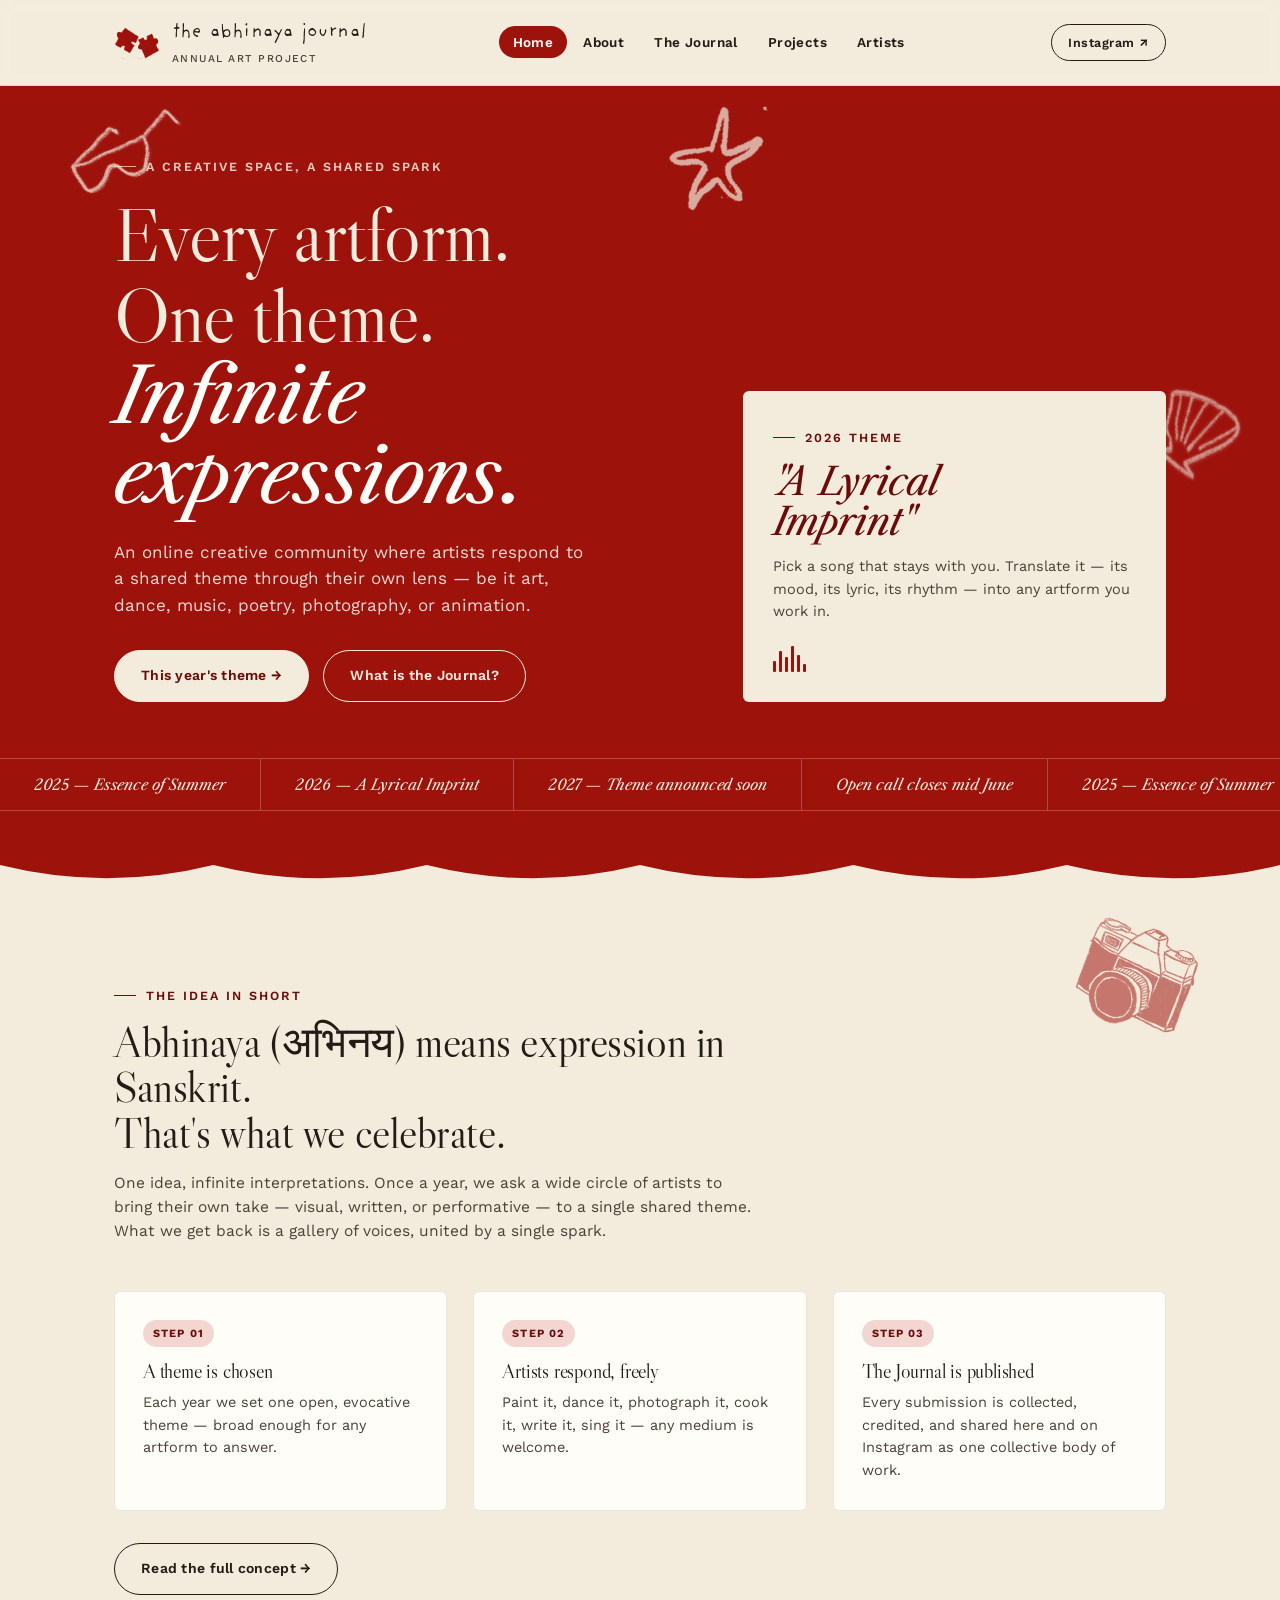
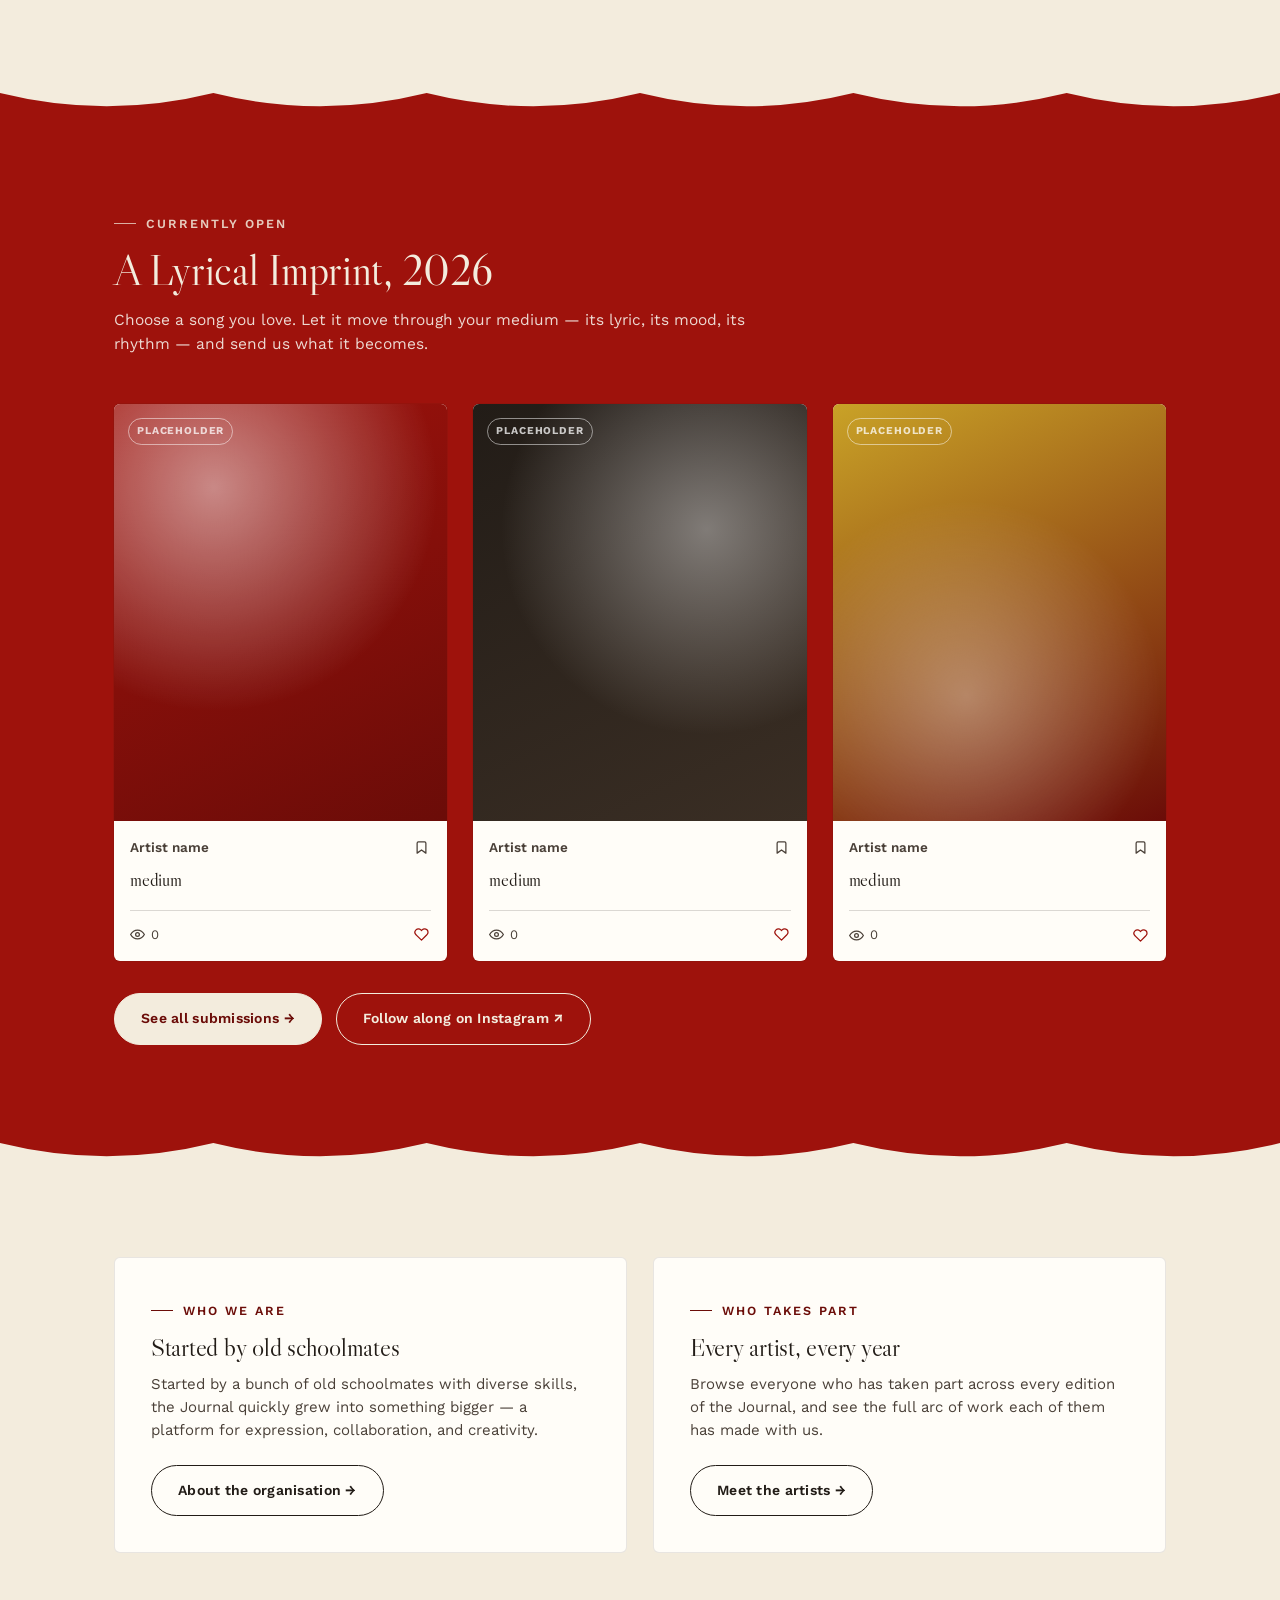
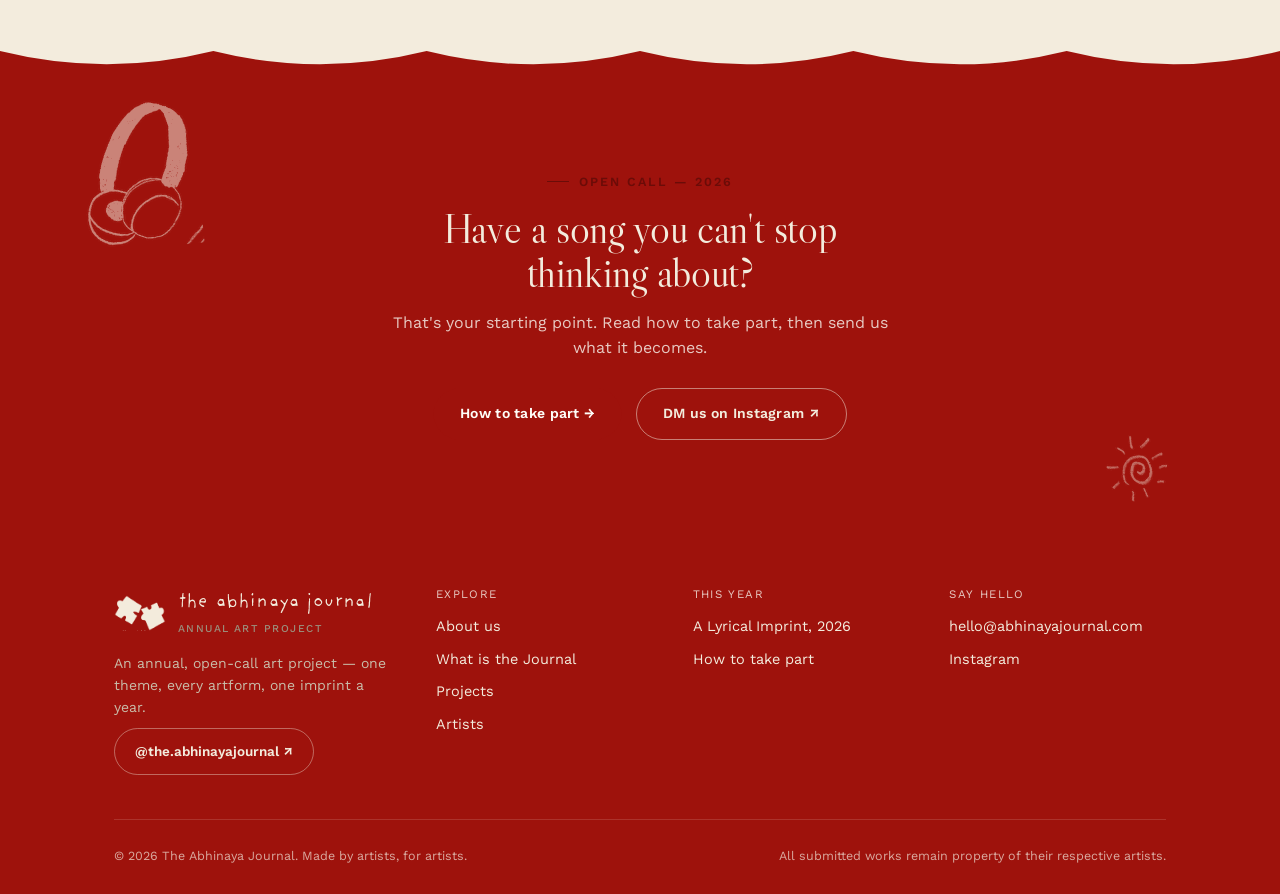
==== commit 2107176c: "Add files via upload" ====
--- a/index.html
+++ b/index.html
@@ -7,7 +7,7 @@
 <meta name="description" content="The Abhinaya Journal is an annual, open-call art project. One theme, every artform, one imprint a year. This year's theme: A Lyrical Imprint.">
 <link rel="preconnect" href="https://fonts.googleapis.com">
 <link rel="preconnect" href="https://fonts.gstatic.com" crossorigin>
-<link href="https://fonts.googleapis.com/css2?family=Libre+Caslon+Displayfamily=Libre+Caslon+Display&family=Libre+Caslon+Text:ital,wght@0,400;0,700;1,400&family=Work+Sans:wght@400;500;600;700&display=swapfamily=Libre+Caslon+Text:ital,wght@0,400;0,700;1,400family=Libre+Caslon+Display&family=Libre+Caslon+Text:ital,wght@0,400;0,700;1,400&family=Work+Sans:wght@400;500;600;700&display=swapfamily=Work+Sans:wght@400;500;600;700family=Libre+Caslon+Display&family=Libre+Caslon+Text:ital,wght@0,400;0,700;1,400&family=Work+Sans:wght@400;500;600;700&display=swapfamily=Caveat:wght@500;600;700family=Libre+Caslon+Display&family=Libre+Caslon+Text:ital,wght@0,400;0,700;1,400&family=Work+Sans:wght@400;500;600;700&display=swapdisplay=swap" rel="stylesheet">
+<link href="https://fonts.googleapis.com/css2?family=Libre+Caslon+Display&family=Libre+Caslon+Text:ital,wght@0,400;0,700;1,400&family=Work+Sans:wght@400;500;600;700&family=Caveat:wght@500;600;700&display=swap" rel="stylesheet">
 <link rel="stylesheet" href="styles.css">
 </head>
 <body>
--- a/styles.css
+++ b/styles.css
@@ -708,3 +708,203 @@
   .hero h1{ font-size:2.15rem; }
   .hero-theme-card h2{ font-size:1.6rem; }
 }
+
+/* ============================================================
+   Swipeable image carousel (Instagram-style) for multi-image pieces
+   ============================================================ */
+.art-carousel{
+  position:relative;
+  aspect-ratio:4/5;
+  border-radius:6px;
+  overflow:hidden;
+  background:var(--ink);
+}
+.art-carousel-track{
+  display:flex;
+  height:100%;
+  overflow-x:auto;
+  scroll-snap-type:x mandatory;
+  -webkit-overflow-scrolling:touch;
+  scrollbar-width:none;
+}
+.art-carousel-track::-webkit-scrollbar{ display:none; }
+.art-carousel-track img{
+  flex:0 0 100%;
+  width:100%;
+  height:100%;
+  object-fit:cover;
+  scroll-snap-align:start;
+  display:block;
+}
+.art-carousel-dots{
+  position:absolute;
+  bottom:12px;
+  left:0;
+  right:0;
+  display:flex;
+  justify-content:center;
+  gap:6px;
+  pointer-events:none;
+}
+.art-carousel-dots span{
+  width:6px;
+  height:6px;
+  border-radius:50%;
+  background:rgba(255,255,255,.45);
+  transition:background .2s ease, transform .2s ease;
+  pointer-events:auto;
+  cursor:pointer;
+}
+.art-carousel-dots span.active{
+  background:var(--white);
+  transform:scale(1.25);
+}
+.art-carousel-arrow{
+  position:absolute;
+  top:50%;
+  transform:translateY(-50%);
+  width:30px;
+  height:30px;
+  border-radius:50%;
+  background:rgba(0,0,0,.35);
+  color:var(--white);
+  border:none;
+  display:flex;
+  align-items:center;
+  justify-content:center;
+  cursor:pointer;
+  opacity:0;
+  transition:opacity .2s ease, background .2s ease;
+}
+.art-carousel:hover .art-carousel-arrow{ opacity:1; }
+.art-carousel-arrow:hover{ background:rgba(0,0,0,.55); }
+.art-carousel-arrow.prev{ left:8px; }
+.art-carousel-arrow.next{ right:8px; }
+@media (max-width:760px){
+  .art-carousel-arrow{ display:none; }
+}
+
+/* ============================================================
+   Fullscreen lightbox — click any carousel image to view large
+   ============================================================ */
+.lightbox-overlay{
+  position:fixed;
+  inset:0;
+  background:rgba(15,10,8,.95);
+  z-index:1000;
+  display:none;
+  align-items:center;
+  justify-content:center;
+}
+.lightbox-overlay.open{ display:flex; }
+body.lightbox-locked{ overflow:hidden; }
+
+.lightbox-track{
+  display:flex;
+  width:100%;
+  height:100%;
+  overflow-x:auto;
+  scroll-snap-type:x mandatory;
+  -webkit-overflow-scrolling:touch;
+  scrollbar-width:none;
+  align-items:center;
+}
+.lightbox-track::-webkit-scrollbar{ display:none; }
+.lightbox-slide{
+  flex:0 0 100%;
+  height:100%;
+  display:flex;
+  align-items:center;
+  justify-content:center;
+  scroll-snap-align:start;
+  box-sizing:border-box;
+  padding:70px 24px 90px;
+}
+.lightbox-slide img{
+  max-width:100%;
+  max-height:100%;
+  object-fit:contain;
+  border-radius:4px;
+  box-shadow:0 20px 60px rgba(0,0,0,.5);
+}
+
+.lightbox-close{
+  position:absolute;
+  top:18px;
+  right:18px;
+  width:42px;
+  height:42px;
+  border-radius:50%;
+  background:rgba(255,255,255,.12);
+  border:none;
+  color:var(--white);
+  font-size:22px;
+  line-height:1;
+  cursor:pointer;
+  display:flex;
+  align-items:center;
+  justify-content:center;
+  z-index:2;
+  transition:background .2s ease;
+}
+.lightbox-close:hover{ background:rgba(255,255,255,.24); }
+
+.lightbox-arrow{
+  position:absolute;
+  top:50%;
+  transform:translateY(-50%);
+  width:48px;
+  height:48px;
+  border-radius:50%;
+  background:rgba(255,255,255,.12);
+  color:var(--white);
+  border:none;
+  font-size:26px;
+  cursor:pointer;
+  display:flex;
+  align-items:center;
+  justify-content:center;
+  z-index:2;
+  transition:background .2s ease;
+}
+.lightbox-arrow:hover{ background:rgba(255,255,255,.24); }
+.lightbox-arrow.prev{ left:14px; }
+.lightbox-arrow.next{ right:14px; }
+@media (max-width:640px){
+  .lightbox-arrow{ width:38px; height:38px; font-size:20px; }
+}
+
+.lightbox-dots{
+  position:absolute;
+  bottom:44px;
+  left:0; right:0;
+  display:flex;
+  justify-content:center;
+  gap:7px;
+  z-index:2;
+}
+.lightbox-dots span{
+  width:7px; height:7px;
+  border-radius:50%;
+  background:rgba(255,255,255,.4);
+  cursor:pointer;
+  transition:background .2s ease, transform .2s ease;
+}
+.lightbox-dots span.active{
+  background:var(--white);
+  transform:scale(1.3);
+}
+
+.lightbox-caption{
+  position:absolute;
+  bottom:14px;
+  left:0; right:0;
+  text-align:center;
+  color:#D9CFC4;
+  font-size:13px;
+  z-index:2;
+  padding:0 60px;
+}
+
+/* Make carousel and tile images look clickable */
+.art-carousel-track img, .art-card > .tile{ cursor:zoom-in; }
